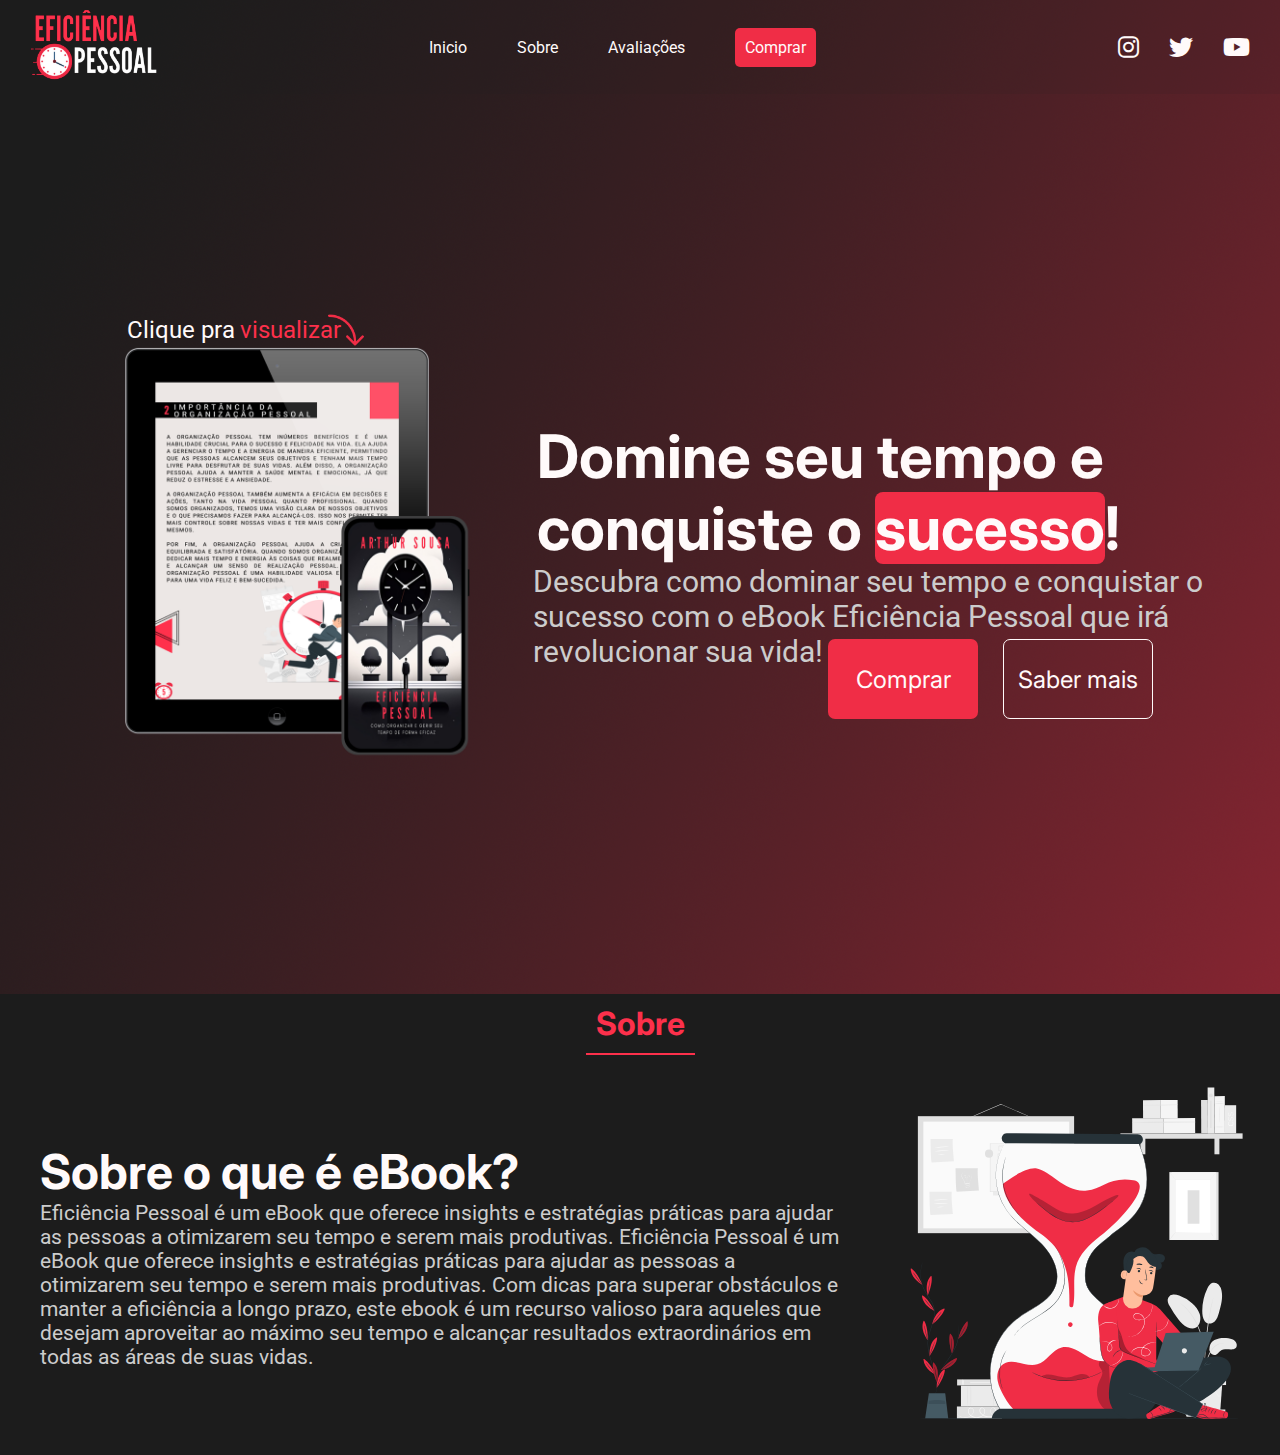
==== home/index.html @ f4f7de0a "first commit" ====
<!DOCTYPE html>
<html lang="pt-br">
<head>
    <meta charset="UTF-8">
    <meta name="viewport" content="width=device-width, initial-scale=1.0">
    <link rel="shortcut icon" href="../imgs/favicon.png" type="image/x-icon">
    <!--Fontawesome-->
    <link rel="stylesheet" href="../library/fontawesome/css/all.min.css">
    <!--Main Style CSS-->
    <link rel="stylesheet" href="./style.css">
    <!--Style Navbar-->
    <link rel="stylesheet" href="../style/navbar.css">
    <!--Preview eBook-->
    <link rel="stylesheet" href="../style/preview.css">
    <title>Inicio - Eficiência Pessoal</title>
</head>
<body>
    <!--Start Navbar-->
    <nav class="navbar">
        <div class="logo">
            <img src="../imgs/logo.png" alt="Logo Eficiência Pessoal">
        </div>
        <div class="options-navbar">
            <ul class="btn-navbar">
                <li><a href="#">Inicio</a></li>
                <li><a href="#">Sobre</a></li>
                <li><a href="#">Avaliações</a></li>
                <li><a href="#" class="btn-buy">Comprar</a></li>
            </ul>
        </div>
        <div class="icons">
            <a href="https://www.instagram.com/arthurdev._/" target="_blank"><i class="fa-brands fa-instagram fa-xl"></i></a>
            <i class="fa-brands fa-twitter fa-xl"></i>
            <i class="fa-brands fa-youtube fa-xl"></i>
        </div>
    </nav>
    <!--End Navbar-->

    <!--Start preview contet-->
    <!--The preview contet has display none, and will only appear when clicking on the ebook image.-->
    <div class="hide">
        <div class="preview-contet">
            <div class="preview-ebook-contet">
                <nav class="preview-navbar">
                    <div class="btn-close" onclick="closePreview()">
                        <i class="fa-solid fa-xmark fa-2xl"></i>
                    </div>
                    <h2><span>eBook:</span> Eficiência Pessoal</h2>
                </nav>
                <div class="group-images-preview">
                    <img src="../imgs/imgs preview eBook/1.png" alt="">
                    <img src="../imgs/imgs preview eBook/3.png" alt="">
                    <img src="../imgs/imgs preview eBook/4.png" alt="">
                    <img src="../imgs/imgs preview eBook/5.png" alt="">
                    <img src="../imgs/imgs preview eBook/6.png" alt="">
                    <img src="../imgs/imgs preview eBook/7.png" alt="">
                    <img src="../imgs/imgs preview eBook/8.png" alt="">
                    <img src="../imgs/imgs preview eBook/9.png" alt="">
                    <img src="../imgs/imgs preview eBook/10.png" alt="">
                </div>
            </div>
            <div class="background-blur"></div>
        </div>
    </div>
    <!--End preview contet-->


    <section class="main-contet">
        <div class="group-images">
            <div class="preview-ebook">
                <p>
                    Clique pra <span>visualizar</span>
                </p>
                <img src="../imgs/seta.png" alt="" class="img-seta">
            </div>
            <img src="../imgs/Tablet e celular eBook.png" alt="" class="img-ebook" onclick="toView()">
        </div>
        <div class="call-to-action">
            <h1>Domine seu tempo e <br>conquiste o <span>sucesso</span>!</h1>
            <p>
                Descubra como dominar seu tempo e conquistar o <br> sucesso com o eBook Eficiência Pessoal que irá <br> revolucionar sua vida!
            </p>
            <button class="buy-button"><a href="https://pay.kiwify.com.br/vxkFdGu?orbt_src=orbt-vst-0m3cvg9QkTp7GP7hwUYR" target="_blank">Comprar</a></button>
            <button class="btn-know-more">Saber mais</button>
        </div>
    </section>
    <div class="contet-about">
        <h1 class="title-about">Sobre</h1>
        <div class="about-product">
            <div class="text-about">
                <h1>Sobre o que é eBook?</h1>
                <p>Eficiência Pessoal é um eBook que oferece insights e estratégias práticas para ajudar as pessoas a otimizarem seu tempo e serem mais produtivas. Eficiência Pessoal é um eBook que oferece insights e estratégias práticas para ajudar as pessoas a otimizarem seu tempo e serem mais produtivas.  Com dicas para superar obstáculos e manter a eficiência a longo prazo, este ebook é um recurso valioso para aqueles que desejam aproveitar ao máximo seu tempo e alcançar resultados extraordinários em todas as áreas de suas vidas.</p>
            </div>
            <img src="../SVGs/time.svg" alt="">
        </div>
    </div>

    <!--Scripts-->
    <!--Preview eBook-->
    <script src="../Js/preview-ebook.js"></script>
    <script src="./script.js"></script>
</body>
</html>
---- home/style.css ----
@import url('https://fonts.googleapis.com/css2?family=Roboto&display=swap');
@import url('https://fonts.googleapis.com/css2?family=Inter:wght@500&display=swap');
@import url('https://fonts.googleapis.com/css2?family=Roboto:ital,wght@1,100&display=swap');

:root{
    --text-main-color:  #FFFAFA;
    --color-secudary:  #f02d46;
    --color-bg-secundary: #1C1C1C;
}

*{
    padding: 0;
    margin: 0;
    box-sizing: border-box;
}

body{
    background-image: url(../imgs/degrade\ background.png);
    font-family: 'Roboto', sans-serif;
    overflow: hidden;
}

a{
    text-decoration: none;

}

.main-contet{
    display: flex;
    justify-content: center;
    align-items: center;
    height: 100vh;
}

.group-images .img-ebook{
    height: 450px;
    cursor: pointer;
}

.preview-ebook{
    position: absolute;
    display: flex;
    margin: -1px 0px 0px 50px;
}

.preview-ebook p{
    display: flex;
    justify-content: center;
    align-items: center;
    font-size: 24px;
    gap: 5px;
    color: #FFFAFA;
    cursor: default;
}

.preview-ebook span{
    color: #fc304b;
}

.preview-ebook .img-seta{
    position: absolute;
    margin: -5px 0px 0px 200px;
    height: 2.4rem;
}

.call-to-action{
    display: flex;
    justify-content: center;
    align-items: center;
    flex-direction: column;
}

.call-to-action h1{
    font-size: 60px;
    color: var(--text-main-color);
    margin-right: 50px;
    font-family: 'Inter', sans-serif;
}

.call-to-action span{
    background-color: var(--color-secudary);
    border-radius: 8px;
}

.call-to-action p{
    margin-left: 30px;
    font-size: 30px;
    color: #cccccc;
    font-family: 'Roboto', sans-serif;
}

.buy-button{
    position: absolute;
    height: 80px;
    width: 150px;
    margin: 270px 0px 0px 100px;
    font-size: 24px;
    border: none;
    border-radius: 7px;
    background-color: #f02d46;
    color: #FFFAFA;
    cursor: pointer;
    font-family: 'Inter', sans-serif;
    transition: 0.5s;
}

.buy-button:hover{
    background-color: #FFFAFA;
}

.buy-button a{
    color: #FFFAFA;
    padding: 26px;
    text-decoration: none;
    transition: 0.5s;
}

.buy-button a:hover{
    color: #f02d46;
}

.btn-know-more{
    position: absolute;
    height: 80px;
    width: 150px;
    margin: 270px 0px 0px 450px;
    font-size: 24px;
    background-color: transparent;
    color: #FFFAFA;
    border: 1px solid #FFFAFA;
    border-radius: 7px;
    font-family: 'Inter', sans-serif;
    cursor: pointer;
    transition: 0.5s;
}

.btn-know-more:hover{
    color: #fc304b;
    border: 1px solid #fc304b;
}

.contet-about{
    display: flex;
    justify-content: center;
    align-items: center;
    flex-direction: column;
    background-color: #1C1C1C;
}

.title-about{
    display: flex;
    text-align: center;
    justify-content: center;
    align-items: center;
    color: #fc304b;
    border-bottom: 2px solid #fc304b;
    padding: 10px;
    font-family: 'Inter', sans-serif;
}

.about-product img{
    height: 25rem;
}

.about-product{
    display: flex;
    justify-content: center;
    align-items: center;
}

.text-about{
    color: #FFFAFA;
    margin: 40px;
}

.text-about h1{
    font-family: 'Inter', sans-serif;
    font-size: 3rem;
}

.text-about p{
    color: #cccccc;
    font-size: 1.3rem;
}
---- style/navbar.css ----
@import url('https://fonts.googleapis.com/css2?family=Roboto&display=swap');

:root{
    --text-main-color:  #FFFAFA;
    --color-secudary:  #f02d46;
    --color-bg-secundary: #1C1C1C;
}

*{
    padding: 0;
    margin: 0;
    box-sizing: border-box;
}

body{
    font-family: 'Roboto', sans-serif;
}

.navbar{
    background-color:  #1c1c1c18;
    display: flex;
    justify-content: space-between;
    align-items: center;
}

.logo img{
    height: 70px;
    margin: 10px 0px 10px 30px;
}

.btn-navbar{
    display: flex;
    justify-content: center;
    align-items: center;
    list-style: none;
    gap: 50px;
    margin: 25px;
}

.btn-navbar a{
    text-decoration: none;
    color: var(--text-main-color);
    font-size: 16px;
    transition: 0.5s;
}

.btn-navbar a:hover{
    color: var(--color-secudary);
}

.btn-buy{
    background-color: var(--color-secudary);
    padding: 10px;
    border-radius: 5px;
    transition: 0.5s;
}

.btn-buy:hover{
    background-color: var(--text-main-color);
    color: var(--color-secudary);
}

.icons{
    display: flex;
    justify-content: center;
    align-items: center;
    gap: 30px;
    margin: 30px;
    color: var(--text-main-color);
    transition: 0.5s;
}

.icons a{
    color: #FFFAFA;
}

.fa-instagram{
    transition: 0.5s;
    cursor: pointer;
}

.fa-instagram:hover{
    color: var(--color-secudary);
}

.fa-twitter{
    transition: 0.5s;
    cursor: pointer;
}

.fa-twitter:hover{
    color: var(--color-secudary);
}

.fa-youtube{
    transition: 0.5s;
    cursor: pointer;
}

.fa-youtube:hover{
    color: var(--color-secudary);
}
---- style/preview.css ----
@import url('https://fonts.googleapis.com/css2?family=Roboto:ital,wght@1,100&display=swap');

*{
    margin: 0;
    padding: 0;
    box-sizing: border-box;
}

.hide{
    display: none;
}

.preview-contet{
    position: absolute;
    margin-left: 450px;
}

.background-blur{
    position: absolute;
    margin-left: -30rem;
    background-color: #1c1c1c69;
    height: 100px;
    width: 100rem;
    height: 100rem;
    z-index: 1;
}

.preview-ebook-contet{
    position: absolute;
    background-color: #363636;
    height: 690px;
    width: 500px;
    border-radius: 10px;
    overflow: auto;
    margin: 8px;
    opacity: 1;
    z-index: 2;
    transition: 0.5s;
}

.preview-ebook-contet::-webkit-scrollbar{
    background-color: #4F4F4F;
    border-radius: 0px 10px 10px 0px;
    width: 5px;
}

.preview-ebook-contet::-webkit-scrollbar-thumb{
    background-color: #f02d46;
    border-radius: 10px;
}

.preview-navbar{
    background-color: #363636;
    height: 50px;
    width: 480px;
    position: fixed;
    border-radius: 10px;
}

.btn-close{
    position: absolute;
    margin: 10px;
    color: #dadada;
    transition: 0.5s;
    cursor: pointer;
}

.btn-close:hover{
    color: #f02d46;
    transform: scale(1.2);
}

.preview-navbar h2{
    display: flex;
    justify-content: center;
    align-items: center;
    margin: 8px;
    color: #f02d46;
    gap: 8px;
    font-family: 'Roboto', sans-serif;
}

.preview-navbar span{
    color: #dadada;
}

.group-images-preview{
    display: flex;
    justify-content: center;
    align-items: center;
    flex-direction: column;
    margin-top: 50px;
    margin-bottom: 50px;
}

.group-images-preview img{
    display: flex;
    justify-content: center;
    align-items: center;
    flex-direction: column;
    height: 39rem;
    width: 25rem;
    margin: 3px 0px;
}
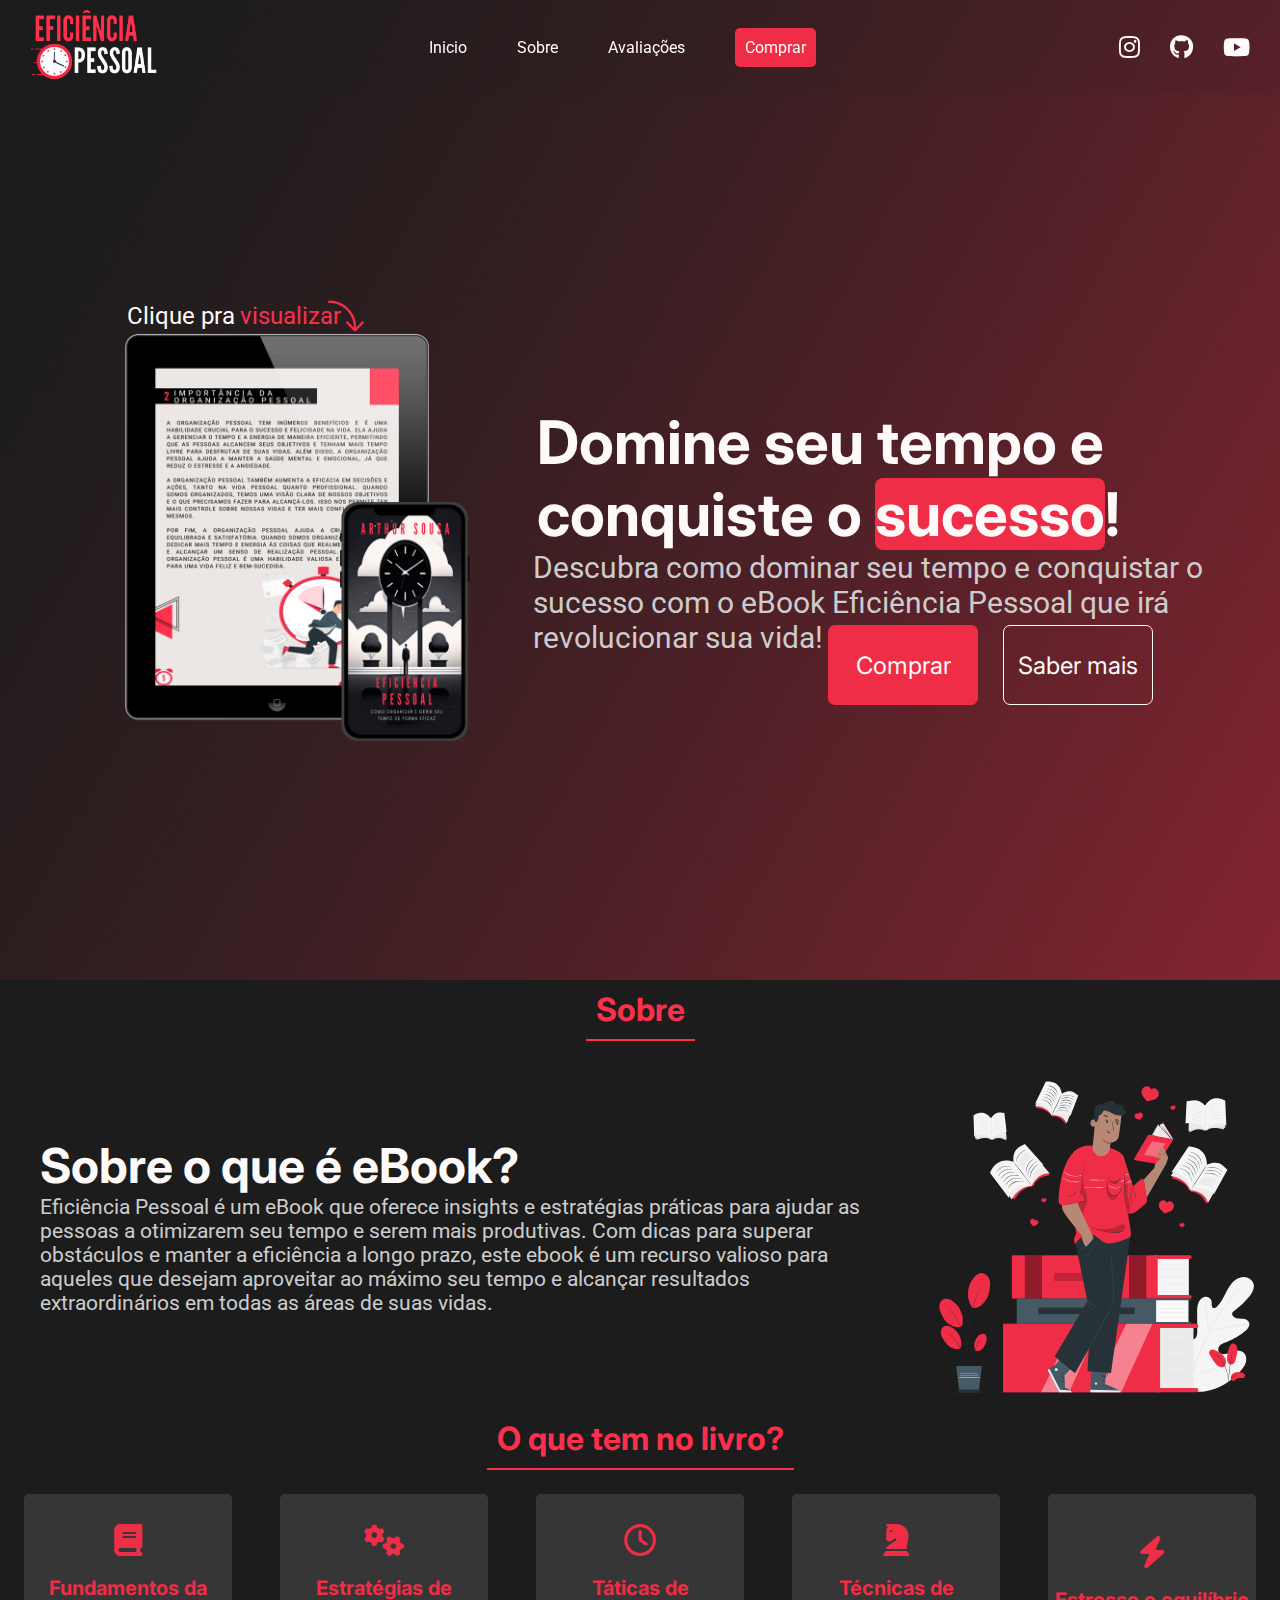
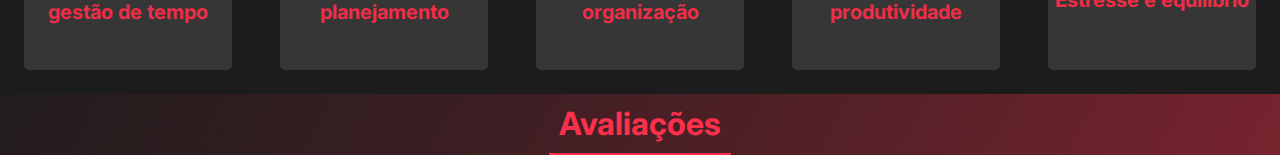
==== commit 89348a88: "website infoproduct" ====
--- a/home/index.html
+++ b/home/index.html
@@ -23,15 +23,21 @@
         <div class="options-navbar">
             <ul class="btn-navbar">
                 <li><a href="#">Inicio</a></li>
-                <li><a href="#">Sobre</a></li>
-                <li><a href="#">Avaliações</a></li>
+                <li><a href="#about">Sobre</a></li>
+                <li><a href="#assessment">Avaliações</a></li>
                 <li><a href="#" class="btn-buy">Comprar</a></li>
             </ul>
         </div>
         <div class="icons">
-            <a href="https://www.instagram.com/arthurdev._/" target="_blank"><i class="fa-brands fa-instagram fa-xl"></i></a>
-            <i class="fa-brands fa-twitter fa-xl"></i>
-            <i class="fa-brands fa-youtube fa-xl"></i>
+            <a href="https://www.instagram.com/arthurdev._/">
+                <i class="fa-brands fa-instagram fa-xl"></i>
+            </a>
+            <a href="https://github.com/SousaaArthur/website-infoproduct">
+                <i class="fa-brands fa-github fa-xl"></i>
+            </a>
+            <a href="">
+                <i class="fa-brands fa-youtube fa-xl"></i>
+            </a>
         </div>
     </nav>
     <!--End Navbar-->
@@ -64,7 +70,7 @@
     </div>
     <!--End preview contet-->
 
-
+    <!--Start home screen-->
     <section class="main-contet">
         <div class="group-images">
             <div class="preview-ebook">
@@ -84,20 +90,72 @@
             <button class="btn-know-more">Saber mais</button>
         </div>
     </section>
-    <div class="contet-about">
-        <h1 class="title-about">Sobre</h1>
+    <!--End home screen-->
+
+    <!--Start about category-->
+    <div class="contet-about" id="about">
+        <h1 class="title-category">Sobre</h1>
         <div class="about-product">
             <div class="text-about">
                 <h1>Sobre o que é eBook?</h1>
-                <p>Eficiência Pessoal é um eBook que oferece insights e estratégias práticas para ajudar as pessoas a otimizarem seu tempo e serem mais produtivas. Eficiência Pessoal é um eBook que oferece insights e estratégias práticas para ajudar as pessoas a otimizarem seu tempo e serem mais produtivas.  Com dicas para superar obstáculos e manter a eficiência a longo prazo, este ebook é um recurso valioso para aqueles que desejam aproveitar ao máximo seu tempo e alcançar resultados extraordinários em todas as áreas de suas vidas.</p>
+                <p>
+                    Eficiência Pessoal é um eBook que oferece insights e estratégias práticas para ajudar as pessoas a otimizarem seu tempo e serem mais produtivas. Com dicas para superar obstáculos e manter a eficiência a longo prazo, este ebook é um recurso valioso para aqueles que desejam aproveitar ao máximo seu tempo e alcançar resultados extraordinários em todas as áreas de suas vidas.
+                </p>
             </div>
-            <img src="../SVGs/time.svg" alt="">
+            <img src="../SVGs/Book lover-pana.svg" alt="">
+        </div>
+    </div>
+    <div class="description-product">
+        <h1 class="title-category">O que tem no livro?</h1>
+        <div class="card-group">
+            <div class="card-description card-1">
+                <i class="fa-solid fa-book fa-2xl"></i>
+                <h2>Fundamentos da gestão de tempo</h2>
+                <p>
+                    Compreenda a importância de gerenciar seu tempo de forma eficaz e os benefícios que isso trará para sua vida pessoal e profissional.
+                </p>
+            </div>
+            <div class="card-description card-12">
+                <i class="fa-solid fa-gears fa-2xl"></i>
+                <h2>Estratégias de planejamento</h2>
+                <p>
+                    Aprenda a estabelecer metas claras, criar planos detalhados e aplicar técnicas de planejamento para otimizar seu tempo ao máximo.
+                </p>
+            </div>
+            <div class="card-description card-3">
+                <i class="fa-regular fa-clock fa-2xl"></i>
+                <h2>Táticas de organização</h2>
+                <p>
+                    Aprenda táticas de organização para estruturar sua agenda, estabelecer prioridades e aproveitar ferramentas tecnológicas para simplificar sua rotina diária.
+                </p>
+            </div>
+            <div class="card-description card-4">
+                <i class="fa-solid fa-chess-knight fa-2xl"></i>
+                <h2>Técnicas de produtividade</h2>
+                <p>
+                    Explore métodos comprovados, como o Pomodoro, Eisenhower e GTD, que irão impulsionar sua produtividade.
+                </p>
+            </div>
+            <div class="card-description card-5">
+                <i class="fa-solid fa-bolt fa-2xl"></i>
+                <h2>Estresse e equilíbrio</h2>
+                <p>
+                    aprenda a lidar com o estresse, evitar a sobrecarga e encontrar um equilíbrio saudável entre trabalho, família e lazer.
+                </p>
+            </div>
+        </div>
+    </div>
+    <!--End about category-->
+
+    <!--Start evaluation category-->
+    <div class="evaluation-category" id="assessment">
+        <h1 class="title-category">Avaliações</h1>
+        <div>
         </div>
     </div>
 
     <!--Scripts-->
     <!--Preview eBook-->
-    <script src="../Js/preview-ebook.js"></script>
     <script src="./script.js"></script>
 </body>
 </html>--- a/home/style.css
+++ b/home/style.css
@@ -1,35 +1,51 @@
+/*Sources used*/
 @import url('https://fonts.googleapis.com/css2?family=Roboto&display=swap');
 @import url('https://fonts.googleapis.com/css2?family=Inter:wght@500&display=swap');
 @import url('https://fonts.googleapis.com/css2?family=Roboto:ital,wght@1,100&display=swap');
 
+/*Main colors used*/
 :root{
     --text-main-color:  #FFFAFA;
     --color-secudary:  #f02d46;
     --color-bg-secundary: #1C1C1C;
 }
 
+/*Text selection color*/
+::selection{
+    background-color: #f02d46;
+    color: #FFFAFA;
+}
+
 *{
     padding: 0;
     margin: 0;
     box-sizing: border-box;
 }
 
+/*smoothed scroll*/
+html{
+    scroll-behavior: smooth;
+    scroll-padding-top: 90px;
+}
+
 body{
     background-image: url(../imgs/degrade\ background.png);
     font-family: 'Roboto', sans-serif;
-    overflow: hidden;
+    overflow: visible;
+    overflow-x: hidden;
 }
 
 a{
     text-decoration: none;
-
-}
-
+}
+
+/*Start Style Home screen*/
 .main-contet{
     display: flex;
     justify-content: center;
     align-items: center;
     height: 100vh;
+    margin-top: 5rem;
 }
 
 .group-images .img-ebook{
@@ -138,7 +154,9 @@
     color: #fc304b;
     border: 1px solid #fc304b;
 }
-
+/*End Style Home screen*/
+
+/*Start Style category about*/
 .contet-about{
     display: flex;
     justify-content: center;
@@ -147,7 +165,7 @@
     background-color: #1C1C1C;
 }
 
-.title-about{
+.title-category{
     display: flex;
     text-align: center;
     justify-content: center;
@@ -159,7 +177,7 @@
 }
 
 .about-product img{
-    height: 25rem;
+    height: 23rem;
 }
 
 .about-product{
@@ -181,4 +199,97 @@
 .text-about p{
     color: #cccccc;
     font-size: 1.3rem;
+}
+
+/*Start Description product*/
+.description-product{
+    display: flex;
+    justify-content: center;
+    align-items: center;
+    flex-direction: column;
+    background-color: #1C1C1C;
+}
+
+.card-group{
+    display: flex;
+}
+
+.card-description{
+    background-color: #363636;
+    width: 13rem;
+    height: 11rem;
+    margin: 1.5rem;
+    border-radius: 5px;
+    display: flex;
+    justify-content: center;
+    align-items: center;
+    flex-direction: column;
+    gap: 20px;
+    overflow: hidden;
+    transition: 0.5s cubic-bezier(0.68, -0.55, 0.265, 1.55);
+}
+
+.card-description:hover{
+    transform: scale(1.07);
+    height: 18rem;
+}
+
+
+.card-contet{
+    display: flex;
+    justify-content: center;
+    align-items: center;
+    flex-direction: column;
+    margin-left: 10px;
+    gap: 15px;
+}
+
+.card-description h2{
+    font-family: 'Inter', sans-serif;
+    text-align: center;
+    font-size: 20px;
+    color: #f02d46;
+    margin-top: 15px;
+    transition: 0.5s;
+}
+
+.card-description p{
+    color: #FFFAFA;
+    font-family: 'Roboto', sans-serif;
+    text-align: center;
+    margin-right: 5px;
+    display: none;
+    transition: 0.5s;
+}
+
+.card-description:hover p{
+    display: block;
+}
+
+.fa-book{
+    color: #f02d46;
+}
+
+.fa-gears{
+    color: #f02d46;
+}
+
+.fa-clock{
+    color: #f02d46;
+}
+
+.fa-chess-knight{
+    color: #f02d46;
+}
+
+.fa-bolt{
+    color: #f02d46;
+}
+/*End Style category about*/
+
+/*Start style category evaluation*/
+.evaluation-category{
+    display: flex;
+    justify-content: center;
+    align-items: center;
 }--- a/style/navbar.css
+++ b/style/navbar.css
@@ -21,7 +21,18 @@
     display: flex;
     justify-content: space-between;
     align-items: center;
+    position: fixed;
+    top: 0;
+    left: 0;
+    width: 100%;
+    z-index: 2;
 }
+
+.navbar.scrolled{
+    background-color: #1c1c1c;
+    transition: 0.5s ease-in-out;
+}
+
 
 .logo img{
     height: 70px;
@@ -83,12 +94,12 @@
     color: var(--color-secudary);
 }
 
-.fa-twitter{
+.fa-github{
     transition: 0.5s;
     cursor: pointer;
 }
 
-.fa-twitter:hover{
+.fa-github:hover{
     color: var(--color-secudary);
 }
 
--- a/style/preview.css
+++ b/style/preview.css
@@ -11,15 +11,17 @@
 }
 
 .preview-contet{
-    position: absolute;
+    position: fixed;
     margin-left: 450px;
+    z-index: 2;
 }
 
 .background-blur{
     position: absolute;
     margin-left: -30rem;
+    margin-top: -130px;
     background-color: #1c1c1c69;
-    height: 100px;
+    height: 100%;
     width: 100rem;
     height: 100rem;
     z-index: 1;
@@ -101,4 +103,4 @@
     height: 39rem;
     width: 25rem;
     margin: 3px 0px;
-}+}
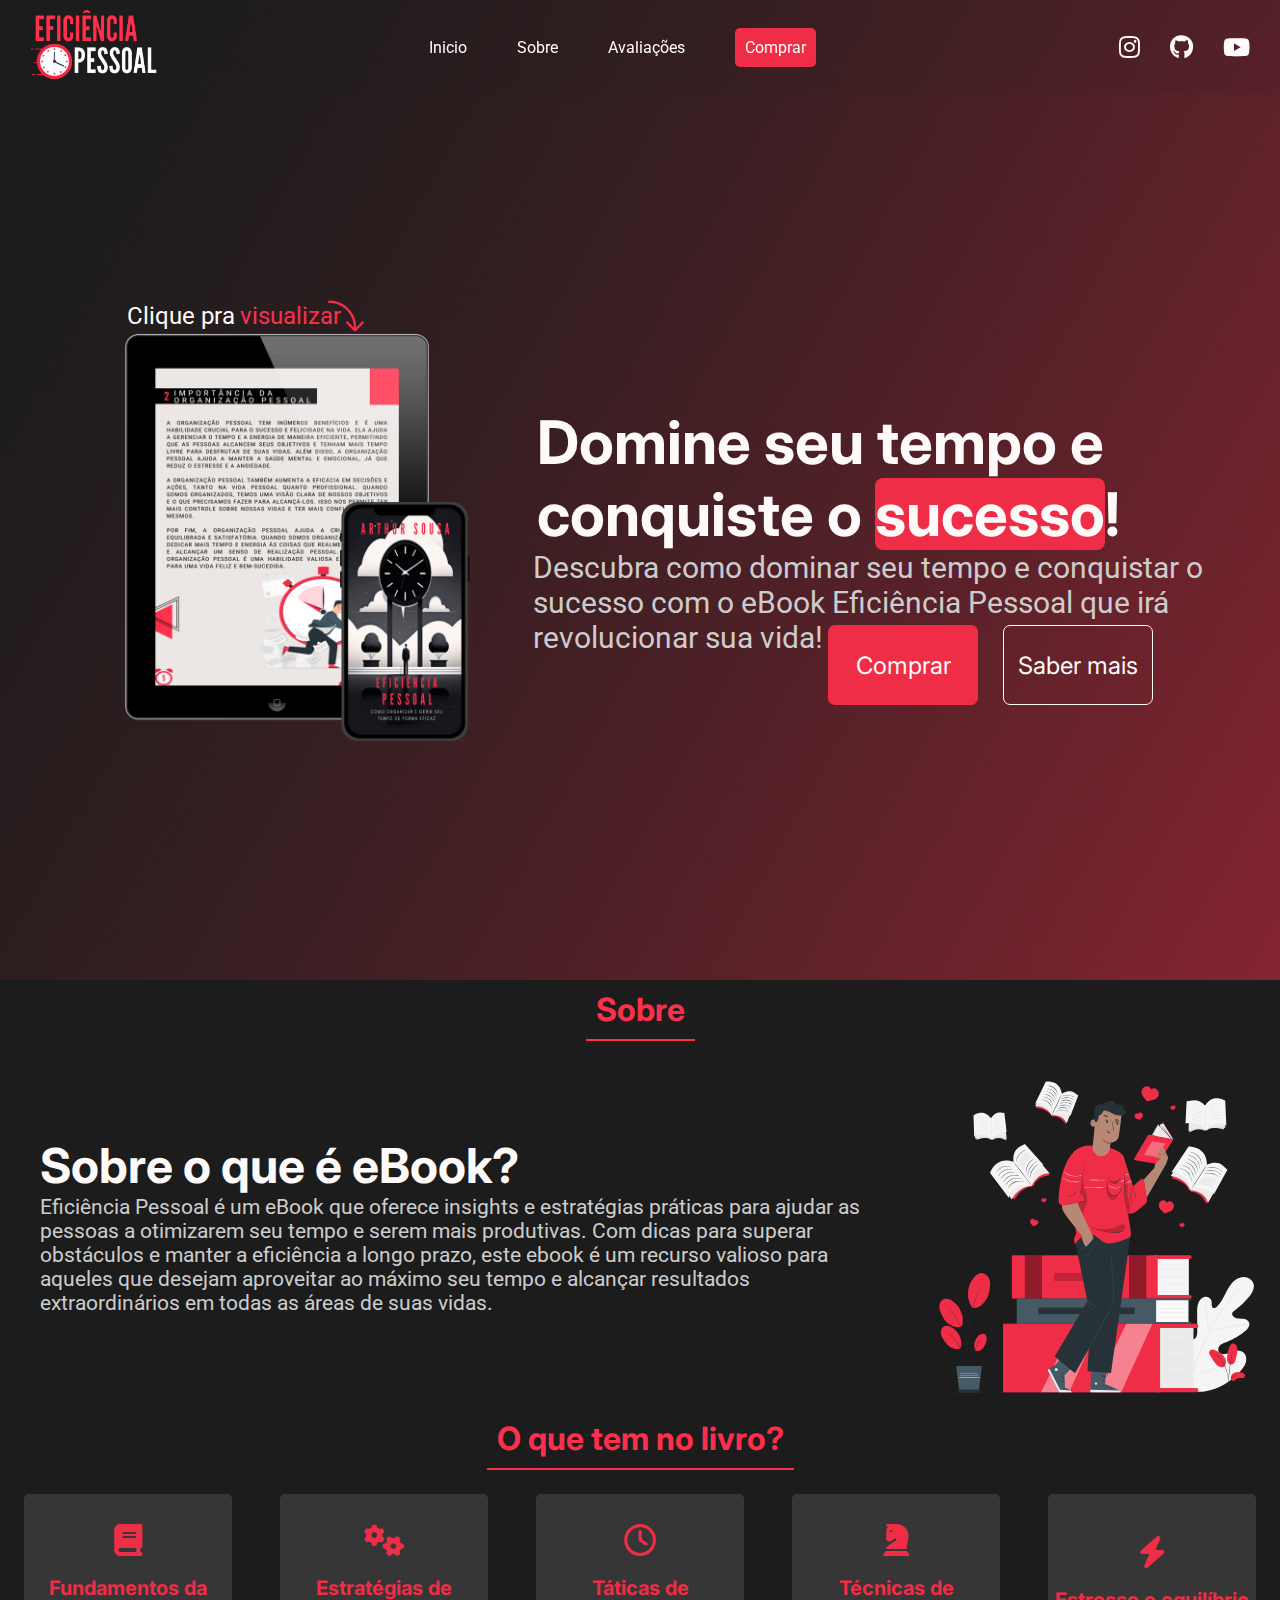
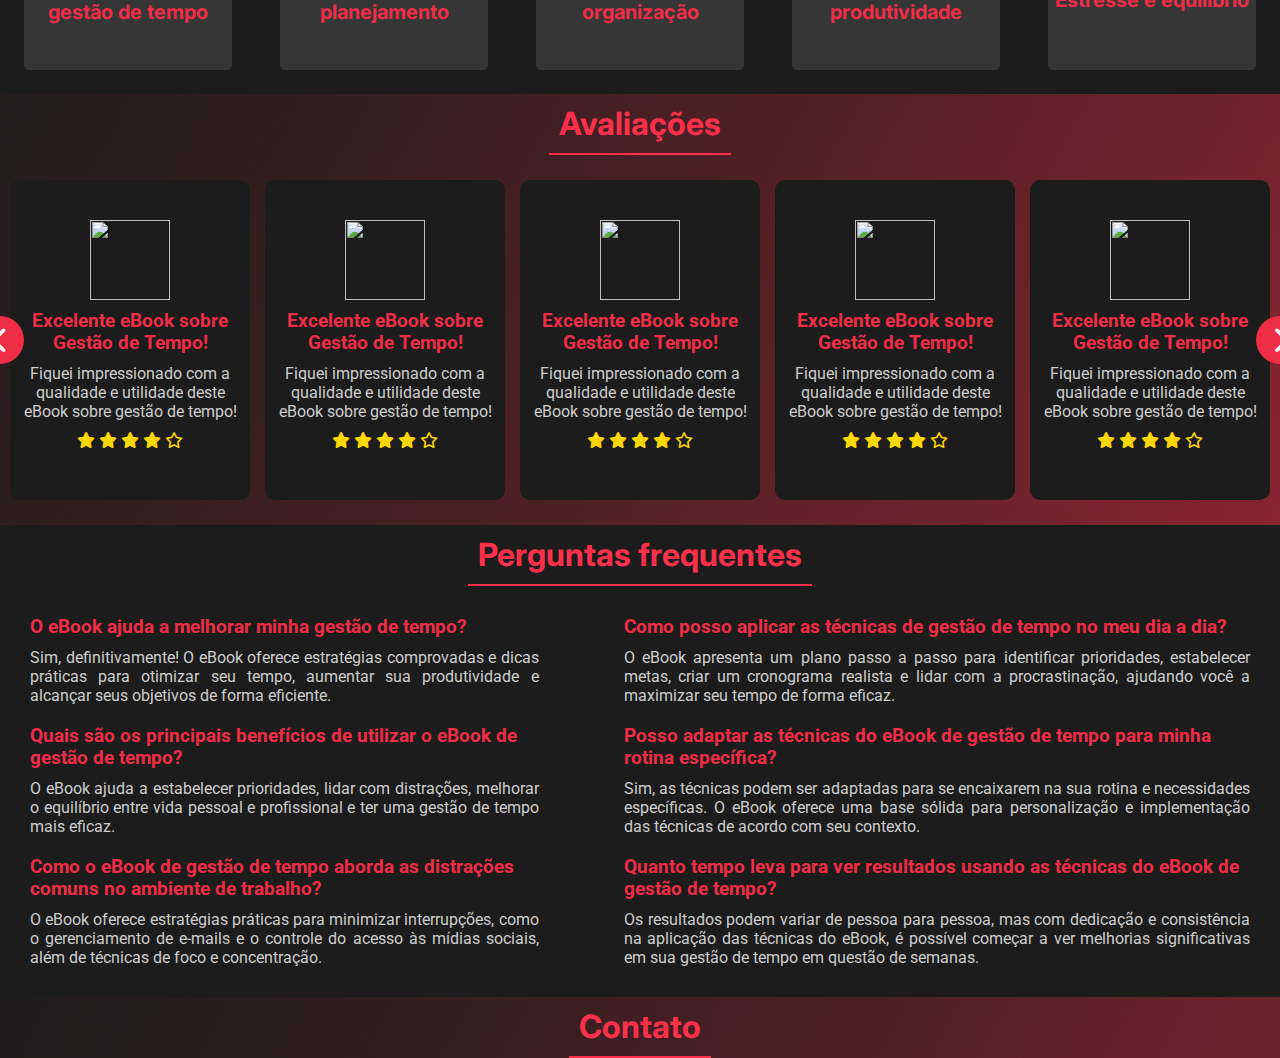
==== commit 40b54809: "Ataulização 1.2" ====
--- a/home/index.html
+++ b/home/index.html
@@ -150,8 +150,149 @@
     <!--Start evaluation category-->
     <div class="evaluation-category" id="assessment">
         <h1 class="title-category">Avaliações</h1>
-        <div>
-        </div>
+        <div class="panel-assessment">
+            <button class="btn-slider btn-left">
+                <i class="fa-solid fa-chevron-left fa-2xl"></i>
+            </button>
+            <div class="card-group-assessment">
+                <div class="card-assessment card-1">
+                    <img src="../imgs/img profile/peaple-1.png" alt="">
+                    <h3>Excelente eBook sobre Gestão de Tempo!</h3>
+                    <p>Fiquei impressionado com a qualidade e utilidade deste eBook sobre gestão de tempo! </p>
+                    <div class="stars-assessment">
+                        <i class="fa-solid fa-star"></i>
+                        <i class="fa-solid fa-star"></i>
+                        <i class="fa-solid fa-star"></i>
+                        <i class="fa-solid fa-star"></i>
+                        <i class="fa-regular fa-star"></i>
+                    </div>
+                </div>
+                <div class="card-assessment card-2">
+                    <img src="../imgs/img profile/peaple-1.png" alt="">
+                    <h3>Excelente eBook sobre Gestão de Tempo!</h3>
+                    <p>Fiquei impressionado com a qualidade e utilidade deste eBook sobre gestão de tempo! </p>
+                    <div class="stars-assessment">
+                        <i class="fa-solid fa-star"></i>
+                        <i class="fa-solid fa-star"></i>
+                        <i class="fa-solid fa-star"></i>
+                        <i class="fa-solid fa-star"></i>
+                        <i class="fa-regular fa-star"></i>
+                    </div>
+                </div>
+                <div class="card-assessment card-3">
+                    <img src="../imgs/img profile/peaple-1.png" alt="">
+                    <h3>Excelente eBook sobre Gestão de Tempo!</h3>
+                    <p>Fiquei impressionado com a qualidade e utilidade deste eBook sobre gestão de tempo! </p>
+                    <div class="stars-assessment">
+                        <i class="fa-solid fa-star"></i>
+                        <i class="fa-solid fa-star"></i>
+                        <i class="fa-solid fa-star"></i>
+                        <i class="fa-solid fa-star"></i>
+                        <i class="fa-regular fa-star"></i>
+                    </div>
+                </div>
+                <div class="card-assessment card-4">
+                    <img src="../imgs/img profile/peaple-1.png" alt="">
+                    <h3>Excelente eBook sobre Gestão de Tempo!</h3>
+                    <p>Fiquei impressionado com a qualidade e utilidade deste eBook sobre gestão de tempo! </p>
+                    <div class="stars-assessment">
+                        <i class="fa-solid fa-star"></i>
+                        <i class="fa-solid fa-star"></i>
+                        <i class="fa-solid fa-star"></i>
+                        <i class="fa-solid fa-star"></i>
+                        <i class="fa-regular fa-star"></i>
+                    </div>
+                </div>
+                <div class="card-assessment card-5">
+                    <img src="../imgs/img profile/peaple-1.png" alt="">
+                    <h3>Excelente eBook sobre Gestão de Tempo!</h3>
+                    <p>Fiquei impressionado com a qualidade e utilidade deste eBook sobre gestão de tempo! </p>
+                    <div class="stars-assessment">
+                        <i class="fa-solid fa-star"></i>
+                        <i class="fa-solid fa-star"></i>
+                        <i class="fa-solid fa-star"></i>
+                        <i class="fa-solid fa-star"></i>
+                        <i class="fa-regular fa-star"></i>
+                    </div>
+                </div>
+                <div class="card-assessment card-6">
+                    <img src="../imgs/img profile/peaple-1.png" alt="">
+                    <h3>Excelente eBook sobre Gestão de Tempo!</h3>
+                    <p>Fiquei impressionado com a qualidade e utilidade deste eBook sobre gestão de tempo! </p>
+                    <div class="stars-assessment">
+                        <i class="fa-solid fa-star"></i>
+                        <i class="fa-solid fa-star"></i>
+                        <i class="fa-solid fa-star"></i>
+                        <i class="fa-solid fa-star"></i>
+                        <i class="fa-regular fa-star"></i>
+                    </div>
+                </div>
+                <div class="card-assessment card-7">
+                    <img src="../imgs/img profile/peaple-1.png" alt="">
+                    <h3>Excelente eBook sobre Gestão de Tempo!</h3>
+                    <p>Fiquei impressionado com a qualidade e utilidade deste eBook sobre gestão de tempo! </p>
+                    <div class="stars-assessment">
+                        <i class="fa-solid fa-star"></i>
+                        <i class="fa-solid fa-star"></i>
+                        <i class="fa-solid fa-star"></i>
+                        <i class="fa-solid fa-star"></i>
+                        <i class="fa-regular fa-star"></i>
+                    </div>
+                </div>
+            </div>
+            <button class="btn-slider btn-right">
+                <i class="fa-solid fa-chevron-right fa-2xl"></i>
+            </button>
+        </div>
+    </div>
+
+    <div class="common-questions-category">
+        <h1 class="title-category">Perguntas frequentes</h1>
+        <div class="container-question">
+            <div class="question-panel-left">
+                <div class="common-question">
+                    <h3>O eBook ajuda a melhorar minha gestão de tempo?</h3>
+                    <p>
+                        Sim, definitivamente! O eBook oferece estratégias comprovadas e dicas práticas para otimizar seu tempo, aumentar sua produtividade e alcançar seus objetivos de forma eficiente.
+                    </p>
+                </div>
+                <div class="common-question">
+                    <h3> Quais são os principais benefícios de utilizar o eBook de gestão de tempo?</h3>
+                    <p>
+                        O eBook ajuda a estabelecer prioridades, lidar com distrações, melhorar o equilíbrio entre vida pessoal e profissional e ter uma gestão de tempo mais eficaz.
+                    </p>
+                </div>
+                <div class="common-question">
+                    <h3>Como o eBook de gestão de tempo aborda as distrações comuns no ambiente de trabalho?</h2>
+                    <p>
+                        O eBook oferece estratégias práticas para minimizar interrupções, como o gerenciamento de e-mails e o controle do acesso às mídias sociais, além de técnicas de foco e concentração.
+                    </p>
+                </div>
+            </div>
+            <div class="question-panel-right">
+                <div class="common-question">
+                    <h3>Como posso aplicar as técnicas de gestão de tempo no meu dia a dia?</h2>
+                    <p>
+                        O eBook apresenta um plano passo a passo para identificar prioridades, estabelecer metas, criar um cronograma realista e lidar com a procrastinação, ajudando você a maximizar seu tempo de forma eficaz.
+                    </p>
+                </div>
+                <div class="common-question">
+                    <h3>Posso adaptar as técnicas do eBook de gestão de tempo para minha rotina específica?</h2>
+                    <p>
+                        Sim, as técnicas podem ser adaptadas para se encaixarem na sua rotina e necessidades específicas. O eBook oferece uma base sólida para personalização e implementação das técnicas de acordo com seu contexto.
+                    </p>
+                </div>
+                <div class="common-question">
+                    <h3>Quanto tempo leva para ver resultados usando as técnicas do eBook de gestão de tempo?</h2>
+                    <p>
+                        Os resultados podem variar de pessoa para pessoa, mas com dedicação e consistência na aplicação das técnicas do eBook, é possível começar a ver melhorias significativas em sua gestão de tempo em questão de semanas.
+                    </p>
+                </div>
+            </div>
+        </div>
+    </div>
+    <div class="category-contact">
+        <h1 class="title-category">Contato</h1>
     </div>
 
     <!--Scripts-->
--- a/home/style.css
+++ b/home/style.css
@@ -225,6 +225,7 @@
     align-items: center;
     flex-direction: column;
     gap: 20px;
+    padding: 5px;
     overflow: hidden;
     transition: 0.5s cubic-bezier(0.68, -0.55, 0.265, 1.55);
 }
@@ -292,4 +293,136 @@
     display: flex;
     justify-content: center;
     align-items: center;
-}+    flex-direction: column;
+}
+
+.panel-assessment{
+    display: flex;
+    align-items: center;
+    justify-content: center;
+    flex-direction: column;
+}
+
+.card-group-assessment{
+    display: flex;
+    margin: 25px;
+    gap: 15px;
+}
+
+.card-assessment{
+    display: flex;
+    justify-content: center;
+    align-items: center;
+    flex-direction: column;
+    background-color: #1C1C1C;
+    height: 20rem;
+    width: 15rem;
+    border-radius: 10px;
+}
+
+.btn-slider{
+    position: absolute;
+    background-color: #f02d46;
+    color: #FFFAFA;
+    border: none;
+    width: 3rem;
+    height: 3rem;
+    border-radius: 100%;
+    transition: 0.5s;
+    cursor: pointer;
+}
+
+.btn-slider:hover{
+    background-color: #FFFAFA;
+    color: #f02d46;
+}
+
+.btn-right{
+    margin-left: 80rem;
+}
+
+.btn-left{
+    margin-right: 80rem;
+}
+
+.card-assessment img{
+    height: 5rem;
+    width: 5rem;
+}
+
+.card-assessment h3{
+    display: flex;
+    text-align: center;
+    margin: 10px;
+    color: #f02d46;
+    font-family: 'Roboto', sans-serif;
+}
+
+.card-assessment p{
+    display: flex;
+    text-align: center;
+    color: #cccccc;
+    margin: 0px 10px 0px 10px;
+}
+
+.stars-assessment{
+    color: #FFD700;
+    margin: 10px;
+}
+
+
+
+/*Start Style Common question*/
+.common-questions-category{
+    display: flex;
+    justify-content: center;
+    align-items: center;
+    flex-direction: column;
+    background-color: #1C1C1C;
+}
+
+.container-question{
+    display: flex;
+    justify-content: center;
+    align-items: center;
+    gap: 25px;
+}
+
+.question-panel-left{
+    display: flex;
+    justify-content: center;
+    align-items: center;
+    flex-direction: column;
+    margin: 20px;
+}
+
+.question-panel-right{
+    display: flex;
+    justify-content: center;
+    align-items: center;
+    flex-direction: column;
+    margin: 20px;
+}
+
+.common-question h3{
+    color: #f02d46;
+    text-align: start;
+    margin: 10px;
+    font-family: 'Roboto', sans-serif;
+}
+
+.common-question p{
+    color: #cccccc;
+    font-size: 16px;
+    margin: 10px;
+    text-align: justify;
+}
+/*End Style Common question*/
+
+.category-contact{
+    display: flex;
+    justify-content: center;
+    align-items: center;
+    flex-direction: column;
+}
+
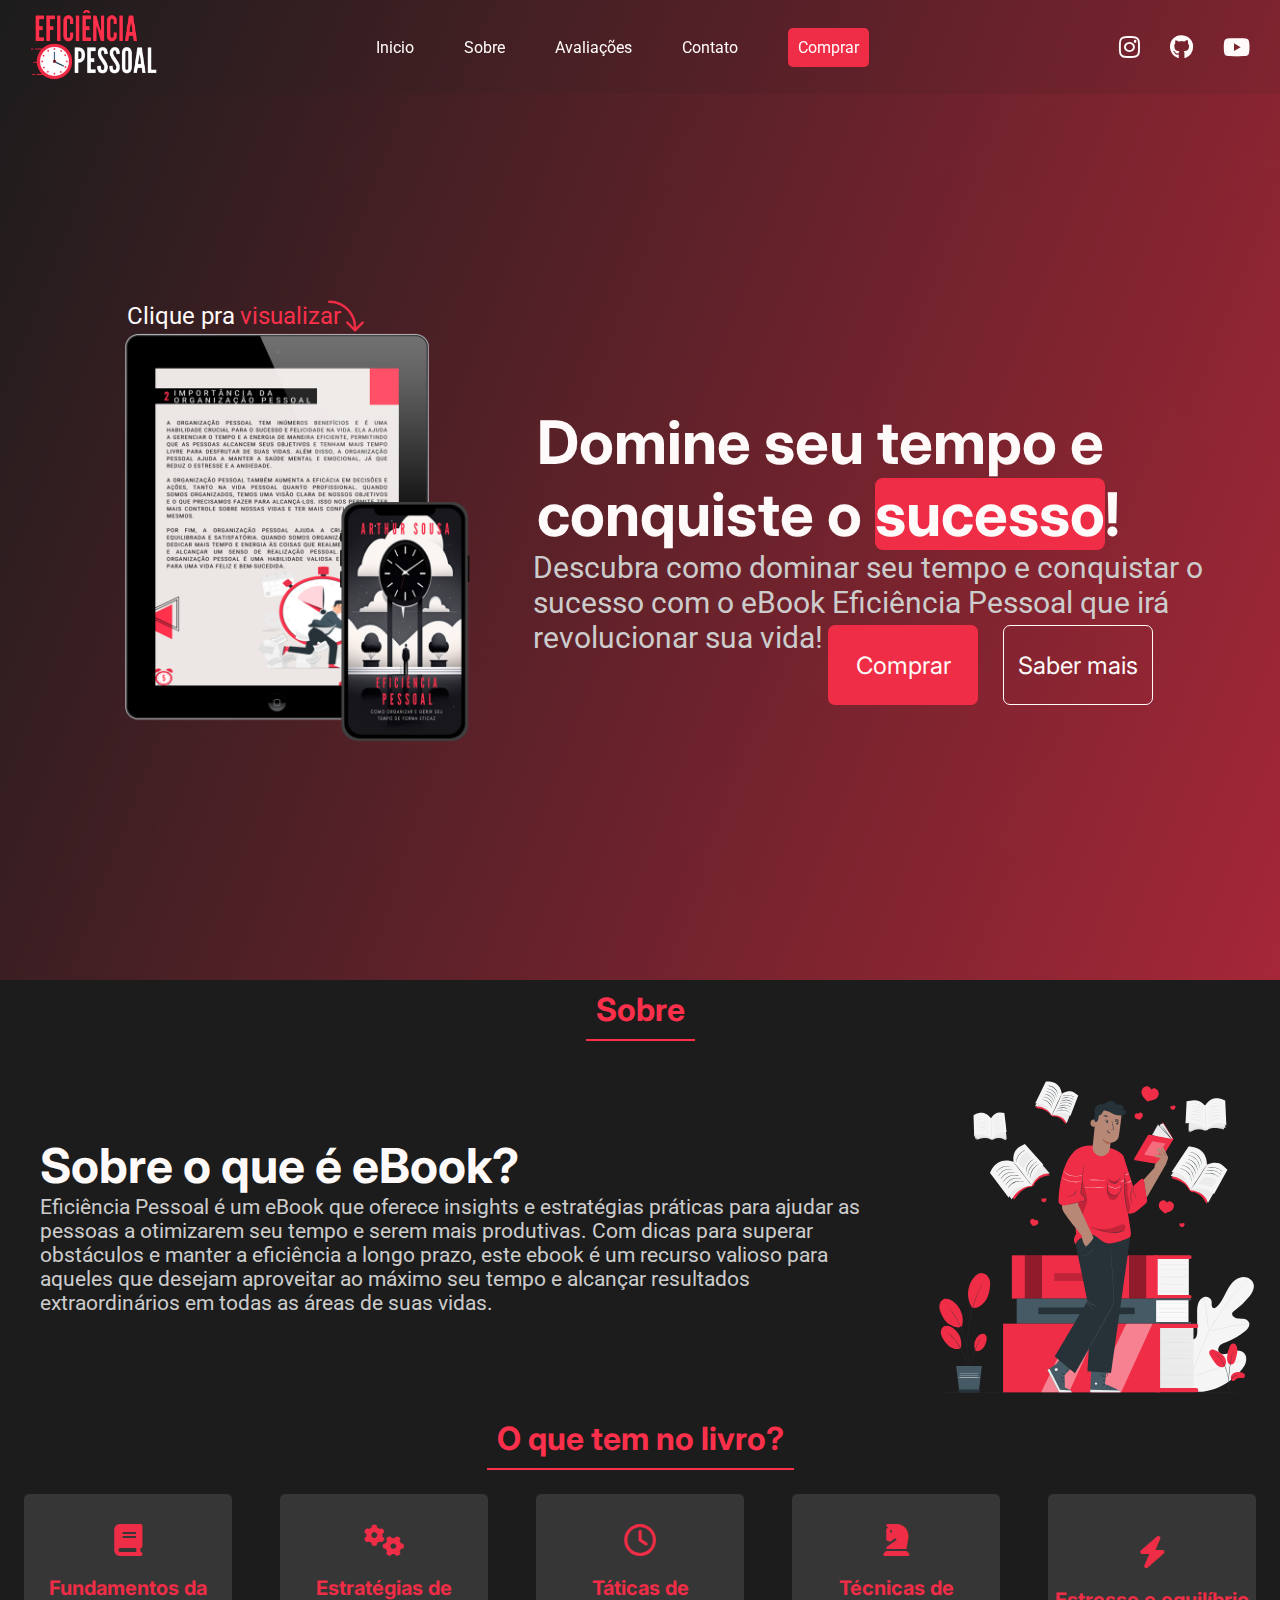
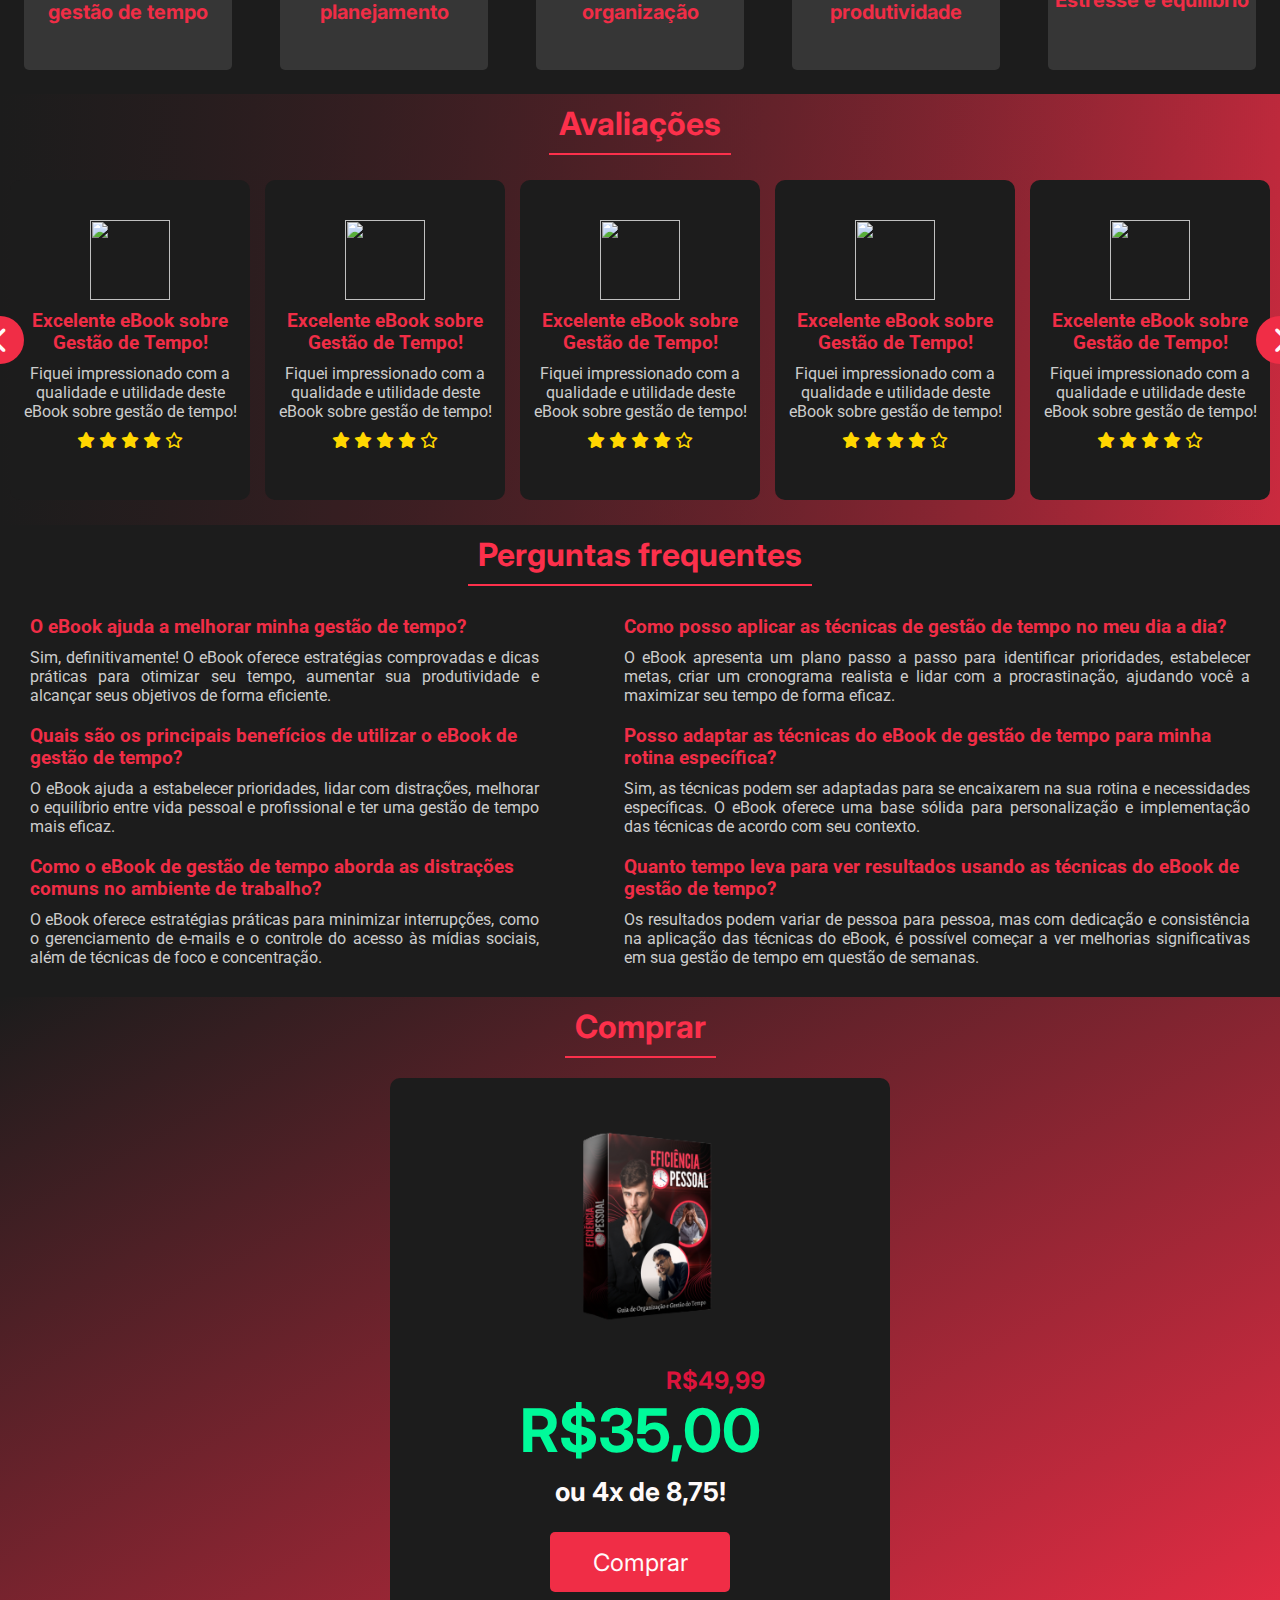
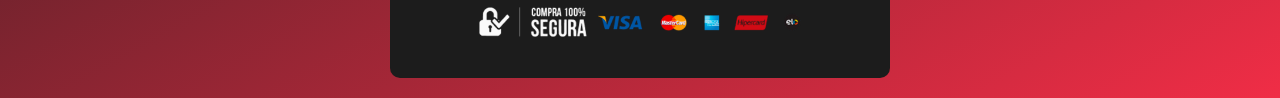
==== commit 99cdac18: "Atualização website-infoproduct 2.0" ====
--- a/home/index.html
+++ b/home/index.html
@@ -15,6 +15,7 @@
     <title>Inicio - Eficiência Pessoal</title>
 </head>
 <body>
+    <div class="loader" id="loader">
     <!--Start Navbar-->
     <nav class="navbar">
         <div class="logo">
@@ -25,6 +26,7 @@
                 <li><a href="#">Inicio</a></li>
                 <li><a href="#about">Sobre</a></li>
                 <li><a href="#assessment">Avaliações</a></li>
+                <li><a href="#Contato">Contato</a></li>
                 <li><a href="#" class="btn-buy">Comprar</a></li>
             </ul>
         </div>
@@ -71,7 +73,7 @@
     <!--End preview contet-->
 
     <!--Start home screen-->
-    <section class="main-contet">
+    <section class="main-contet loading">
         <div class="group-images">
             <div class="preview-ebook">
                 <p>
@@ -155,18 +157,6 @@
                 <i class="fa-solid fa-chevron-left fa-2xl"></i>
             </button>
             <div class="card-group-assessment">
-                <div class="card-assessment card-1">
-                    <img src="../imgs/img profile/peaple-1.png" alt="">
-                    <h3>Excelente eBook sobre Gestão de Tempo!</h3>
-                    <p>Fiquei impressionado com a qualidade e utilidade deste eBook sobre gestão de tempo! </p>
-                    <div class="stars-assessment">
-                        <i class="fa-solid fa-star"></i>
-                        <i class="fa-solid fa-star"></i>
-                        <i class="fa-solid fa-star"></i>
-                        <i class="fa-solid fa-star"></i>
-                        <i class="fa-regular fa-star"></i>
-                    </div>
-                </div>
                 <div class="card-assessment card-2">
                     <img src="../imgs/img profile/peaple-1.png" alt="">
                     <h3>Excelente eBook sobre Gestão de Tempo!</h3>
@@ -216,18 +206,6 @@
                     </div>
                 </div>
                 <div class="card-assessment card-6">
-                    <img src="../imgs/img profile/peaple-1.png" alt="">
-                    <h3>Excelente eBook sobre Gestão de Tempo!</h3>
-                    <p>Fiquei impressionado com a qualidade e utilidade deste eBook sobre gestão de tempo! </p>
-                    <div class="stars-assessment">
-                        <i class="fa-solid fa-star"></i>
-                        <i class="fa-solid fa-star"></i>
-                        <i class="fa-solid fa-star"></i>
-                        <i class="fa-solid fa-star"></i>
-                        <i class="fa-regular fa-star"></i>
-                    </div>
-                </div>
-                <div class="card-assessment card-7">
                     <img src="../imgs/img profile/peaple-1.png" alt="">
                     <h3>Excelente eBook sobre Gestão de Tempo!</h3>
                     <p>Fiquei impressionado com a qualidade e utilidade deste eBook sobre gestão de tempo! </p>
@@ -291,8 +269,24 @@
             </div>
         </div>
     </div>
-    <div class="category-contact">
-        <h1 class="title-category">Contato</h1>
+    <div class="category-buy">
+        <h1 class="title-category">Comprar</h1>
+        <div class="buy-container">
+            <div class="imgs-category-buy">
+                <img class="img-ebook-box" src="../imgs/ebook box.png" alt="">
+                <img class="logo-category-buy" src="../imgs/logo.png" alt="">
+            </div>
+            <div class="price-product">
+                <div class="line-discount-product"></div>
+                <div class="discount-product">
+                    <h2>R$49,99</h>
+                </div>
+                <h1>R$35,00</h1>
+                <h3>ou 4x de 8,75!</h3>
+            </div>
+            <button class="btn-buy">Comprar</button>
+            <img class="img-safe-buy" src="../imgs/asset-16-1.png" alt="">
+        </div>
     </div>
 
     <!--Scripts-->
--- a/home/style.css
+++ b/home/style.css
@@ -1,428 +1,492 @@
-/*Sources used*/
-@import url('https://fonts.googleapis.com/css2?family=Roboto&display=swap');
-@import url('https://fonts.googleapis.com/css2?family=Inter:wght@500&display=swap');
-@import url('https://fonts.googleapis.com/css2?family=Roboto:ital,wght@1,100&display=swap');
-
-/*Main colors used*/
-:root{
-    --text-main-color:  #FFFAFA;
-    --color-secudary:  #f02d46;
-    --color-bg-secundary: #1C1C1C;
-}
-
-/*Text selection color*/
-::selection{
-    background-color: #f02d46;
-    color: #FFFAFA;
-}
-
-*{
-    padding: 0;
-    margin: 0;
-    box-sizing: border-box;
-}
-
-/*smoothed scroll*/
-html{
-    scroll-behavior: smooth;
-    scroll-padding-top: 90px;
-}
-
-body{
-    background-image: url(../imgs/degrade\ background.png);
-    font-family: 'Roboto', sans-serif;
-    overflow: visible;
-    overflow-x: hidden;
-}
-
-a{
-    text-decoration: none;
-}
-
-/*Start Style Home screen*/
-.main-contet{
-    display: flex;
-    justify-content: center;
-    align-items: center;
-    height: 100vh;
-    margin-top: 5rem;
-}
-
-.group-images .img-ebook{
-    height: 450px;
-    cursor: pointer;
-}
-
-.preview-ebook{
-    position: absolute;
-    display: flex;
-    margin: -1px 0px 0px 50px;
-}
-
-.preview-ebook p{
-    display: flex;
-    justify-content: center;
-    align-items: center;
-    font-size: 24px;
-    gap: 5px;
-    color: #FFFAFA;
-    cursor: default;
-}
-
-.preview-ebook span{
-    color: #fc304b;
-}
-
-.preview-ebook .img-seta{
-    position: absolute;
-    margin: -5px 0px 0px 200px;
-    height: 2.4rem;
-}
-
-.call-to-action{
-    display: flex;
-    justify-content: center;
-    align-items: center;
-    flex-direction: column;
-}
-
-.call-to-action h1{
-    font-size: 60px;
-    color: var(--text-main-color);
-    margin-right: 50px;
-    font-family: 'Inter', sans-serif;
-}
-
-.call-to-action span{
-    background-color: var(--color-secudary);
-    border-radius: 8px;
-}
-
-.call-to-action p{
-    margin-left: 30px;
-    font-size: 30px;
-    color: #cccccc;
-    font-family: 'Roboto', sans-serif;
-}
-
-.buy-button{
-    position: absolute;
-    height: 80px;
-    width: 150px;
-    margin: 270px 0px 0px 100px;
-    font-size: 24px;
-    border: none;
-    border-radius: 7px;
-    background-color: #f02d46;
-    color: #FFFAFA;
-    cursor: pointer;
-    font-family: 'Inter', sans-serif;
-    transition: 0.5s;
-}
-
-.buy-button:hover{
-    background-color: #FFFAFA;
-}
-
-.buy-button a{
-    color: #FFFAFA;
-    padding: 26px;
-    text-decoration: none;
-    transition: 0.5s;
-}
-
-.buy-button a:hover{
-    color: #f02d46;
-}
-
-.btn-know-more{
-    position: absolute;
-    height: 80px;
-    width: 150px;
-    margin: 270px 0px 0px 450px;
-    font-size: 24px;
-    background-color: transparent;
-    color: #FFFAFA;
-    border: 1px solid #FFFAFA;
-    border-radius: 7px;
-    font-family: 'Inter', sans-serif;
-    cursor: pointer;
-    transition: 0.5s;
-}
-
-.btn-know-more:hover{
-    color: #fc304b;
-    border: 1px solid #fc304b;
-}
-/*End Style Home screen*/
-
-/*Start Style category about*/
-.contet-about{
-    display: flex;
-    justify-content: center;
-    align-items: center;
-    flex-direction: column;
-    background-color: #1C1C1C;
-}
-
-.title-category{
-    display: flex;
-    text-align: center;
-    justify-content: center;
-    align-items: center;
-    color: #fc304b;
-    border-bottom: 2px solid #fc304b;
-    padding: 10px;
-    font-family: 'Inter', sans-serif;
-}
-
-.about-product img{
-    height: 23rem;
-}
-
-.about-product{
-    display: flex;
-    justify-content: center;
-    align-items: center;
-}
-
-.text-about{
-    color: #FFFAFA;
-    margin: 40px;
-}
-
-.text-about h1{
-    font-family: 'Inter', sans-serif;
-    font-size: 3rem;
-}
-
-.text-about p{
-    color: #cccccc;
-    font-size: 1.3rem;
-}
-
-/*Start Description product*/
-.description-product{
-    display: flex;
-    justify-content: center;
-    align-items: center;
-    flex-direction: column;
-    background-color: #1C1C1C;
-}
-
-.card-group{
-    display: flex;
-}
-
-.card-description{
-    background-color: #363636;
-    width: 13rem;
-    height: 11rem;
-    margin: 1.5rem;
-    border-radius: 5px;
-    display: flex;
-    justify-content: center;
-    align-items: center;
-    flex-direction: column;
-    gap: 20px;
-    padding: 5px;
-    overflow: hidden;
-    transition: 0.5s cubic-bezier(0.68, -0.55, 0.265, 1.55);
-}
-
-.card-description:hover{
-    transform: scale(1.07);
-    height: 18rem;
-}
-
-
-.card-contet{
-    display: flex;
-    justify-content: center;
-    align-items: center;
-    flex-direction: column;
-    margin-left: 10px;
-    gap: 15px;
-}
-
-.card-description h2{
-    font-family: 'Inter', sans-serif;
-    text-align: center;
-    font-size: 20px;
-    color: #f02d46;
-    margin-top: 15px;
-    transition: 0.5s;
-}
-
-.card-description p{
-    color: #FFFAFA;
-    font-family: 'Roboto', sans-serif;
-    text-align: center;
-    margin-right: 5px;
-    display: none;
-    transition: 0.5s;
-}
-
-.card-description:hover p{
-    display: block;
-}
-
-.fa-book{
-    color: #f02d46;
-}
-
-.fa-gears{
-    color: #f02d46;
-}
-
-.fa-clock{
-    color: #f02d46;
-}
-
-.fa-chess-knight{
-    color: #f02d46;
-}
-
-.fa-bolt{
-    color: #f02d46;
-}
-/*End Style category about*/
-
-/*Start style category evaluation*/
-.evaluation-category{
-    display: flex;
-    justify-content: center;
-    align-items: center;
-    flex-direction: column;
-}
-
-.panel-assessment{
-    display: flex;
-    align-items: center;
-    justify-content: center;
-    flex-direction: column;
-}
-
-.card-group-assessment{
-    display: flex;
-    margin: 25px;
-    gap: 15px;
-}
-
-.card-assessment{
-    display: flex;
-    justify-content: center;
-    align-items: center;
-    flex-direction: column;
-    background-color: #1C1C1C;
-    height: 20rem;
-    width: 15rem;
-    border-radius: 10px;
-}
-
-.btn-slider{
-    position: absolute;
-    background-color: #f02d46;
-    color: #FFFAFA;
-    border: none;
-    width: 3rem;
-    height: 3rem;
-    border-radius: 100%;
-    transition: 0.5s;
-    cursor: pointer;
-}
-
-.btn-slider:hover{
-    background-color: #FFFAFA;
-    color: #f02d46;
-}
-
-.btn-right{
-    margin-left: 80rem;
-}
-
-.btn-left{
-    margin-right: 80rem;
-}
-
-.card-assessment img{
-    height: 5rem;
-    width: 5rem;
-}
-
-.card-assessment h3{
-    display: flex;
-    text-align: center;
-    margin: 10px;
-    color: #f02d46;
-    font-family: 'Roboto', sans-serif;
-}
-
-.card-assessment p{
-    display: flex;
-    text-align: center;
-    color: #cccccc;
-    margin: 0px 10px 0px 10px;
-}
-
-.stars-assessment{
-    color: #FFD700;
-    margin: 10px;
-}
-
-
-
-/*Start Style Common question*/
-.common-questions-category{
-    display: flex;
-    justify-content: center;
-    align-items: center;
-    flex-direction: column;
-    background-color: #1C1C1C;
-}
-
-.container-question{
-    display: flex;
-    justify-content: center;
-    align-items: center;
-    gap: 25px;
-}
-
-.question-panel-left{
-    display: flex;
-    justify-content: center;
-    align-items: center;
-    flex-direction: column;
-    margin: 20px;
-}
-
-.question-panel-right{
-    display: flex;
-    justify-content: center;
-    align-items: center;
-    flex-direction: column;
-    margin: 20px;
-}
-
-.common-question h3{
-    color: #f02d46;
-    text-align: start;
-    margin: 10px;
-    font-family: 'Roboto', sans-serif;
-}
-
-.common-question p{
-    color: #cccccc;
-    font-size: 16px;
-    margin: 10px;
-    text-align: justify;
-}
-/*End Style Common question*/
-
-.category-contact{
-    display: flex;
-    justify-content: center;
-    align-items: center;
-    flex-direction: column;
-}
-
+@import "https://fonts.googleapis.com/css2?family=Roboto&display=swap";
+
+@import "https://fonts.googleapis.com/css2?family=Inter:wght@500&display=swap";
+
+@import "https://fonts.googleapis.com/css2?family=Roboto:ital,wght@1,100&display=swap";
+
+:root {
+--text-main-color:#FFFAFA;
+--color-secudary:#f02d46;
+--color-bg-secundary:#1C1C1C
+}
+
+::selection {
+background-color:#f02d46;
+color:#FFFAFA
+}
+
+* {
+padding:0;
+margin:0;
+box-sizing:border-box
+}
+
+html {
+scroll-behavior:smooth;
+scroll-padding-top:90px
+}
+
+body {
+background:linear-gradient(to right bottom,#1C1C1C,#f02d46);
+font-family:'Roboto',sans-serif;
+overflow:visible;
+overflow-x:hidden
+}
+
+a {
+text-decoration:none
+}
+
+.main-contet {
+display:flex;
+justify-content:center;
+align-items:center;
+height:100vh;
+margin-top:5rem
+}
+
+.group-images .img-ebook {
+height:450px;
+cursor:pointer
+}
+
+.preview-ebook {
+position:absolute;
+display:flex;
+margin:-1px 0 0 50px
+}
+
+.preview-ebook p {
+display:flex;
+justify-content:center;
+align-items:center;
+font-size:24px;
+gap:5px;
+color:#FFFAFA;
+cursor:default
+}
+
+.preview-ebook span {
+color:#fc304b
+}
+
+.preview-ebook .img-seta {
+position:absolute;
+margin:-5px 0 0 200px;
+height:2.4rem
+}
+
+.call-to-action {
+display:flex;
+justify-content:center;
+align-items:center;
+flex-direction:column
+}
+
+.call-to-action h1 {
+font-size:60px;
+color:var(--text-main-color);
+margin-right:50px;
+font-family:'Inter',sans-serif
+}
+
+.call-to-action span {
+background-color:var(--color-secudary);
+border-radius:8px
+}
+
+.call-to-action p {
+margin-left:30px;
+font-size:30px;
+color:#ccc;
+font-family:'Roboto',sans-serif
+}
+
+.buy-button {
+position:absolute;
+height:80px;
+width:150px;
+margin:270px 0 0 100px;
+font-size:24px;
+border:none;
+border-radius:7px;
+background-color:#f02d46;
+color:#FFFAFA;
+cursor:pointer;
+font-family:'Inter',sans-serif;
+transition:.5s
+}
+
+.buy-button:hover {
+background-color:#FFFAFA
+}
+
+.buy-button a {
+color:#FFFAFA;
+padding:26px;
+text-decoration:none;
+transition:.5s
+}
+
+.buy-button a:hover {
+color:#f02d46
+}
+
+.btn-know-more {
+position:absolute;
+height:80px;
+width:150px;
+margin:270px 0 0 450px;
+font-size:24px;
+background-color:transparent;
+color:#FFFAFA;
+border:1px solid #FFFAFA;
+border-radius:7px;
+font-family:'Inter',sans-serif;
+cursor:pointer;
+transition:.5s
+}
+
+.btn-know-more:hover {
+color:#fc304b;
+border:1px solid #fc304b
+}
+
+.contet-about {
+display:flex;
+justify-content:center;
+align-items:center;
+flex-direction:column;
+background-color:#1C1C1C
+}
+
+.title-category {
+display:flex;
+text-align:center;
+justify-content:center;
+align-items:center;
+color:#fc304b;
+border-bottom:2px solid #fc304b;
+padding:10px;
+font-family:'Inter',sans-serif
+}
+
+.about-product img {
+height:23rem
+}
+
+.about-product {
+display:flex;
+justify-content:center;
+align-items:center
+}
+
+.text-about {
+color:#FFFAFA;
+margin:40px
+}
+
+.text-about h1 {
+font-family:'Inter',sans-serif;
+font-size:3rem
+}
+
+.text-about p {
+color:#ccc;
+font-size:1.3rem
+}
+
+.description-product {
+display:flex;
+justify-content:center;
+align-items:center;
+flex-direction:column;
+background-color:#1C1C1C
+}
+
+.card-group {
+display:flex
+}
+
+.card-description {
+background-color:#363636;
+width:13rem;
+height:11rem;
+margin:1.5rem;
+border-radius:5px;
+display:flex;
+justify-content:center;
+align-items:center;
+flex-direction:column;
+gap:20px;
+padding:5px;
+overflow:hidden;
+transition:.5s cubic-bezier(0.68,-0.55,0.265,1.55)
+}
+
+.card-description:hover {
+transform:scale(1.07);
+height:18rem
+}
+
+.card-contet {
+display:flex;
+justify-content:center;
+align-items:center;
+flex-direction:column;
+margin-left:10px;
+gap:15px
+}
+
+.card-description h2 {
+font-family:'Inter',sans-serif;
+text-align:center;
+font-size:20px;
+color:#f02d46;
+margin-top:15px;
+transition:.5s
+}
+
+.card-description p {
+color:#FFFAFA;
+font-family:'Roboto',sans-serif;
+text-align:center;
+margin-right:5px;
+display:none;
+transition:.5s
+}
+
+.card-description:hover p {
+display:block
+}
+
+.fa-book {
+color:#f02d46
+}
+
+.fa-gears {
+color:#f02d46
+}
+
+.fa-clock {
+color:#f02d46
+}
+
+.fa-chess-knight {
+color:#f02d46
+}
+
+.fa-bolt {
+color:#f02d46
+}
+
+.evaluation-category {
+display:flex;
+justify-content:center;
+align-items:center;
+flex-direction:column;
+background:linear-gradient(to right,#1C1C1C,transparent)
+}
+
+.panel-assessment {
+display:flex;
+align-items:center;
+justify-content:center;
+flex-direction:column
+}
+
+.card-group-assessment {
+display:flex;
+margin:25px;
+gap:15px
+}
+
+.card-assessment {
+display:flex;
+justify-content:center;
+align-items:center;
+flex-direction:column;
+background-color:#1C1C1C;
+height:20rem;
+width:15rem;
+border-radius:10px
+}
+
+.btn-slider {
+position:absolute;
+background-color:#f02d46;
+color:#FFFAFA;
+border:none;
+width:3rem;
+height:3rem;
+border-radius:100%;
+transition:.5s;
+cursor:pointer
+}
+
+.btn-slider:hover {
+background-color:#FFFAFA;
+color:#f02d46
+}
+
+.btn-right {
+margin-left:80rem
+}
+
+.btn-left {
+margin-right:80rem
+}
+
+.card-assessment img {
+height:5rem;
+width:5rem
+}
+
+.card-assessment h3 {
+display:flex;
+text-align:center;
+margin:10px;
+color:#f02d46;
+font-family:'Roboto',sans-serif
+}
+
+.card-assessment p {
+display:flex;
+text-align:center;
+color:#ccc;
+margin:0 10px
+}
+
+.stars-assessment {
+color:#FFD700;
+margin:10px
+}
+
+.common-questions-category {
+display:flex;
+justify-content:center;
+align-items:center;
+flex-direction:column;
+background-color:#1C1C1C
+}
+
+.container-question {
+display:flex;
+justify-content:center;
+align-items:center;
+gap:25px
+}
+
+.question-panel-left {
+display:flex;
+justify-content:center;
+align-items:center;
+flex-direction:column;
+margin:20px
+}
+
+.question-panel-right {
+display:flex;
+justify-content:center;
+align-items:center;
+flex-direction:column;
+margin:20px
+}
+
+.common-question h3 {
+color:#f02d46;
+text-align:start;
+margin:10px;
+font-family:'Roboto',sans-serif
+}
+
+.common-question p {
+color:#ccc;
+font-size:16px;
+margin:10px;
+text-align:justify
+}
+
+.category-buy {
+display:flex;
+justify-content:center;
+align-items:center;
+flex-direction:column;
+background:linear-gradient(to right bottom,#1C1C1C,#f02d46)
+}
+
+.buy-container {
+background-color:#1C1C1C;
+width:500px;
+height:600px;
+display:flex;
+align-items:center;
+justify-content:center;
+flex-direction:column;
+border-radius:10px;
+margin:20px
+}
+
+.imgs-category-buy {
+display:flex;
+justify-content:center;
+align-items:center
+}
+
+.logo-category-buy {
+height:135px;
+display:none
+}
+
+.img-ebook-box {
+height:215px
+}
+
+.price-product {
+display:flex;
+justify-content:center;
+align-items:center;
+flex-direction:column
+}
+
+.price-product .discount-product {
+position:absolute;
+margin:10px 0 100px 150px;
+font-family:'Inter',sans-serif;
+color:#DC143C
+}
+
+.price-product h1 {
+font-size:60px;
+font-family:'Inter',sans-serif;
+color:#00FA9A;
+margin-top:60px
+}
+
+.price-product h3 {
+font-size:26px;
+color:#FFFAFA;
+font-family:'Inter',sans-serif;
+margin:10px
+}
+
+.img-safe-buy {
+height:30px
+}
+
+.buy-container .btn-buy {
+font-family:'Inter',sans-serif;
+height:60px;
+width:180px;
+border:none;
+font-size:24px;
+color:#FFFAFA;
+margin:15px;
+transition:.5s;
+cursor:pointer
+}
+
+.buy-container .btn-buy:hover {
+color:#f02d46;
+background-color:#FFFAFA
+}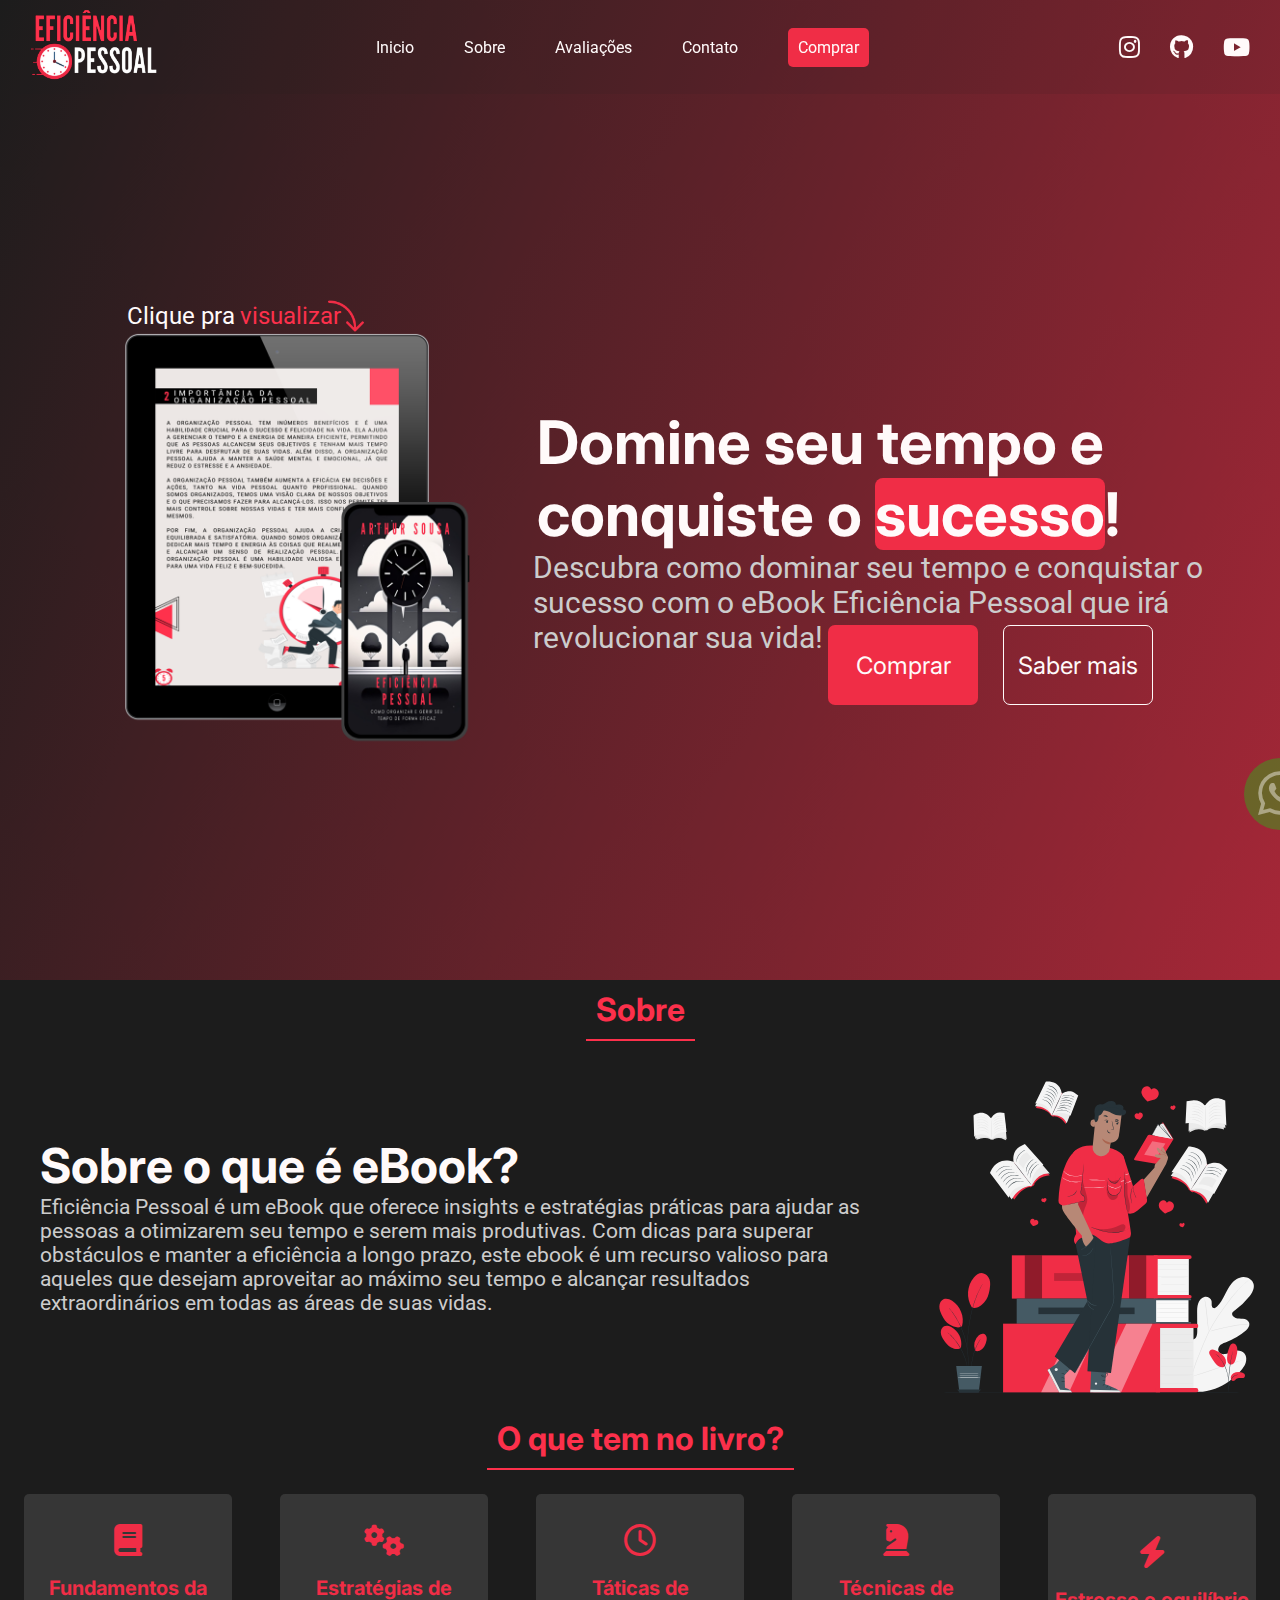
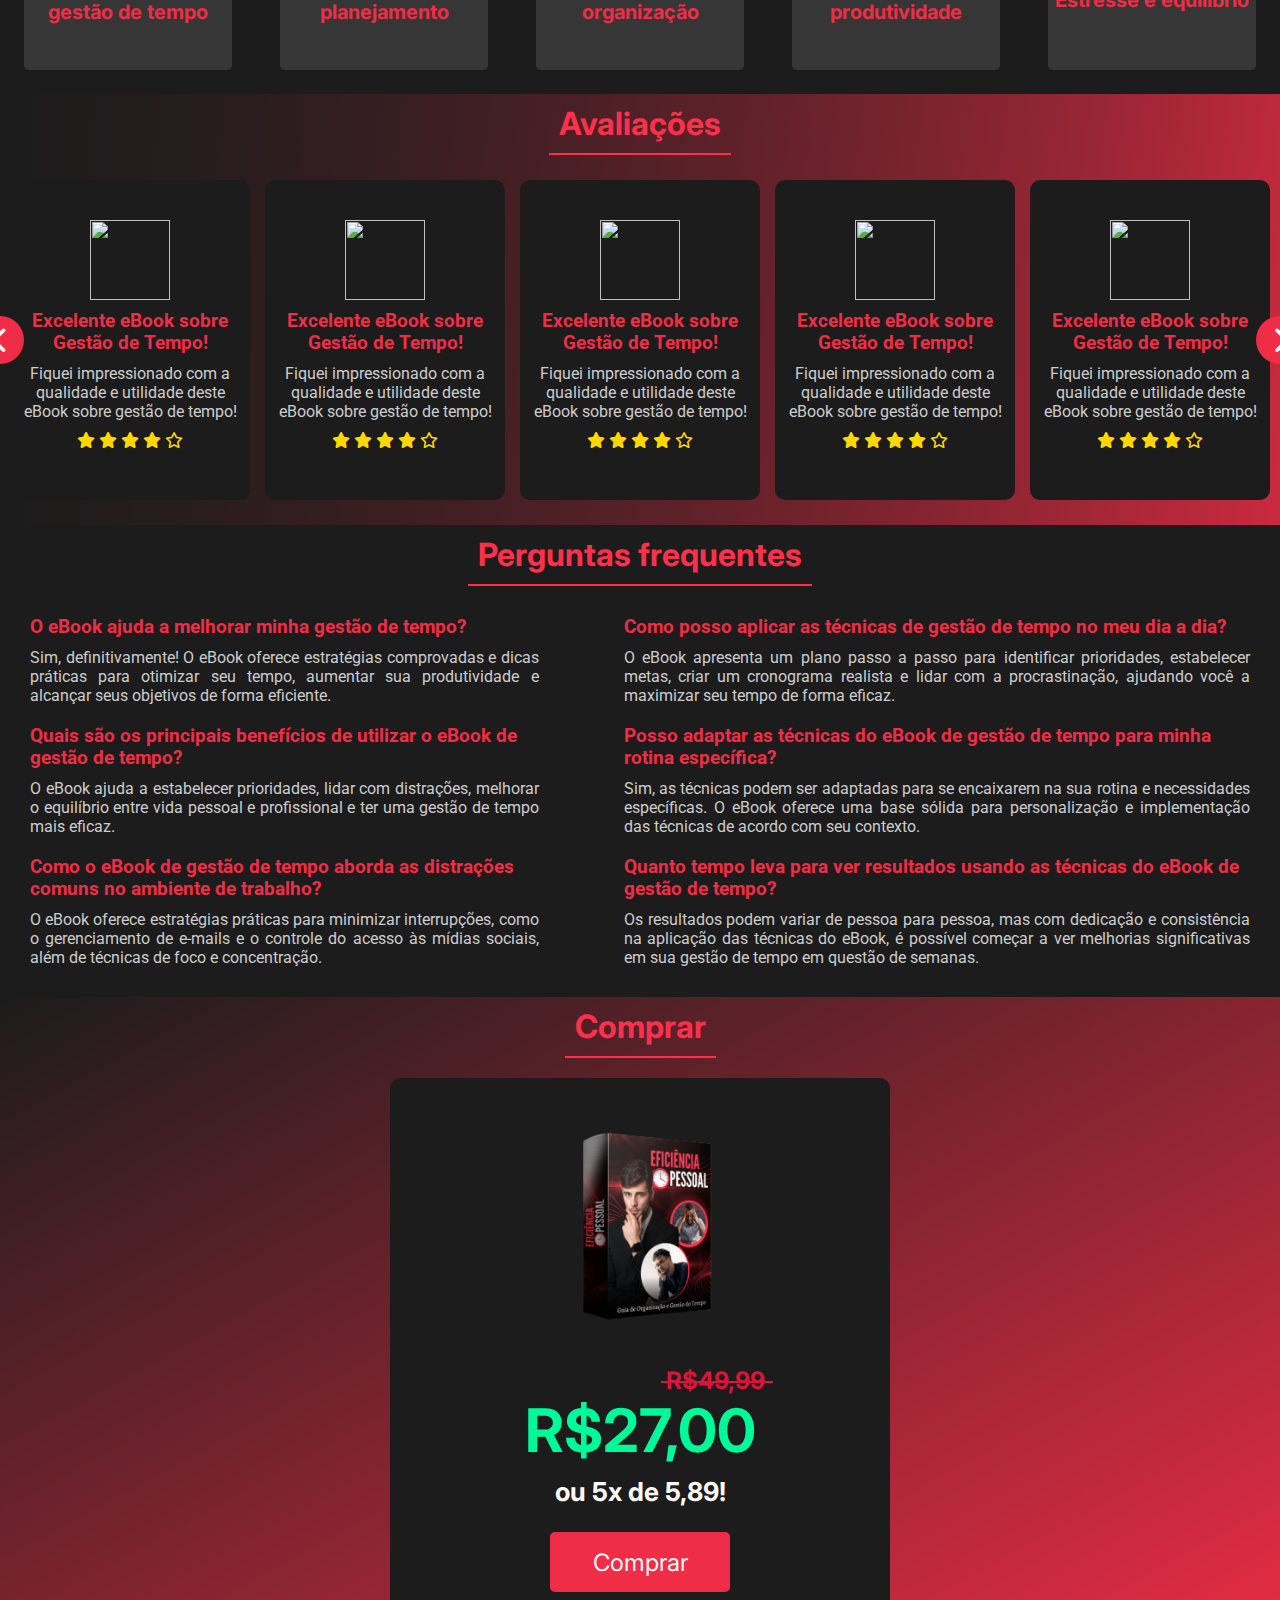
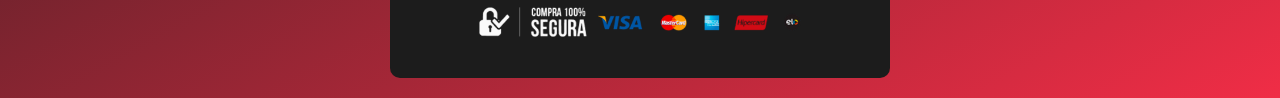
==== commit e67f5dec: "website-infoproduct version 2.1" ====
--- a/home/index.html
+++ b/home/index.html
@@ -3,7 +3,7 @@
 <head>
     <meta charset="UTF-8">
     <meta name="viewport" content="width=device-width, initial-scale=1.0">
-    <link rel="shortcut icon" href="../imgs/favicon.png" type="image/x-icon">
+    <link rel="shortcut icon" href="../imgs/favicon.ico" type="image/x-icon">
     <!--Fontawesome-->
     <link rel="stylesheet" href="../library/fontawesome/css/all.min.css">
     <!--Main Style CSS-->
@@ -27,7 +27,7 @@
                 <li><a href="#about">Sobre</a></li>
                 <li><a href="#assessment">Avaliações</a></li>
                 <li><a href="#Contato">Contato</a></li>
-                <li><a href="#" class="btn-buy">Comprar</a></li>
+                <li><a href="#buy" class="btn-buy">Comprar</a></li>
             </ul>
         </div>
         <div class="icons">
@@ -88,8 +88,13 @@
             <p>
                 Descubra como dominar seu tempo e conquistar o <br> sucesso com o eBook Eficiência Pessoal que irá <br> revolucionar sua vida!
             </p>
-            <button class="buy-button"><a href="https://pay.kiwify.com.br/vxkFdGu?orbt_src=orbt-vst-0m3cvg9QkTp7GP7hwUYR" target="_blank">Comprar</a></button>
+            <button class="buy-button"><a href="#buy">Comprar</a></button>
             <button class="btn-know-more">Saber mais</button>
+        </div>
+        <div class="contact-whatsapp">
+            <a href="https://wa.me/5511953049484" target="_blank" class="icon-whatsapp">
+                <i class="fa-brands fa-whatsapp fa-2xl"></i>
+            </a>
         </div>
     </section>
     <!--End home screen-->
@@ -269,7 +274,7 @@
             </div>
         </div>
     </div>
-    <div class="category-buy">
+    <div class="category-buy" id="buy">
         <h1 class="title-category">Comprar</h1>
         <div class="buy-container">
             <div class="imgs-category-buy">
@@ -277,17 +282,23 @@
                 <img class="logo-category-buy" src="../imgs/logo.png" alt="">
             </div>
             <div class="price-product">
-                <div class="line-discount-product"></div>
                 <div class="discount-product">
+                    <div class="line-discount-product"></div>
                     <h2>R$49,99</h>
                 </div>
-                <h1>R$35,00</h1>
-                <h3>ou 4x de 8,75!</h3>
-            </div>
-            <button class="btn-buy">Comprar</button>
+                <h1>R$27,00</h1>
+                <h3>ou 5x de 5,89!</h3>
+            </div>
+            <a href="https://pay.kiwify.com.br/vxkFdGu?orbt_src=orbt-vst-0m3cvg9QkTp7GP7hwUYR">
+                <button class="btn-buy">Comprar</button>
+            </a>
             <img class="img-safe-buy" src="../imgs/asset-16-1.png" alt="">
         </div>
     </div>
+
+    <footer class="footer">
+        
+    </footer>
 
     <!--Scripts-->
     <!--Preview eBook-->
--- a/home/style.css
+++ b/home/style.css
@@ -152,6 +152,35 @@
 border:1px solid #fc304b
 }
 
+.contact-whatsapp{
+    position: fixed;
+    margin: 33rem 0 0 80rem;
+    cursor: pointer;
+    z-index: 2;
+    font-size: 25px;
+    text-align: center;
+    transition: 0.5s;
+}
+
+.icon-whatsapp{
+    display: flex;
+    justify-content: center;
+    align-items: center;
+    background-color: #2ab31870;
+    color: #FFFAFA70;
+    height: 4.5rem;
+    width: 4.5rem;
+    border-radius: 100%;
+    text-align: center;
+    transition: 0.5s;
+}
+
+.icon-whatsapp:hover{
+    color: #2ab318;
+    background-color: #FFFAFA;
+}
+
+
 .contet-about {
 display:flex;
 justify-content:center;
@@ -449,6 +478,14 @@
 flex-direction:column
 }
 
+.price-product .line-discount-product{
+    position: absolute;
+    background-color: #DC143C;
+    height: 0.1rem;
+    width: 7rem;
+    margin: 15px 0 0 -5px;
+}
+
 .price-product .discount-product {
 position:absolute;
 margin:10px 0 100px 150px;
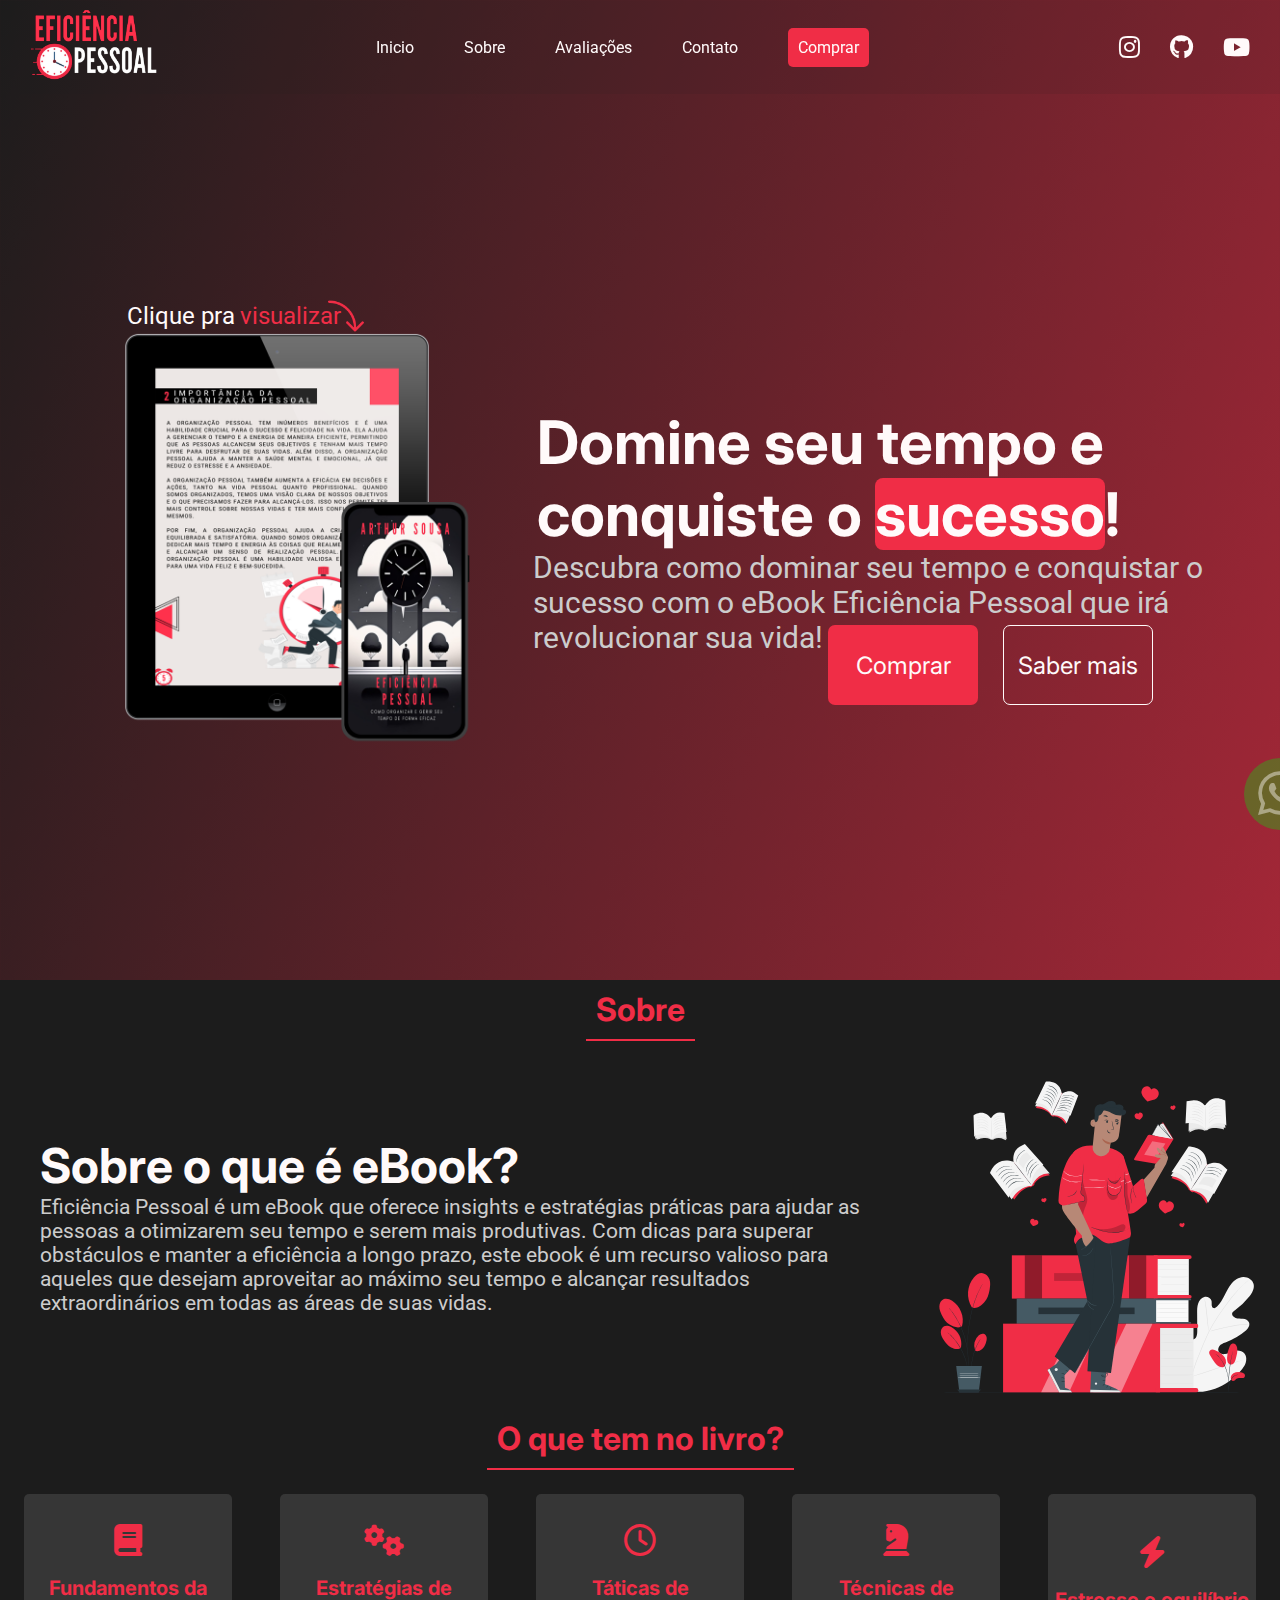
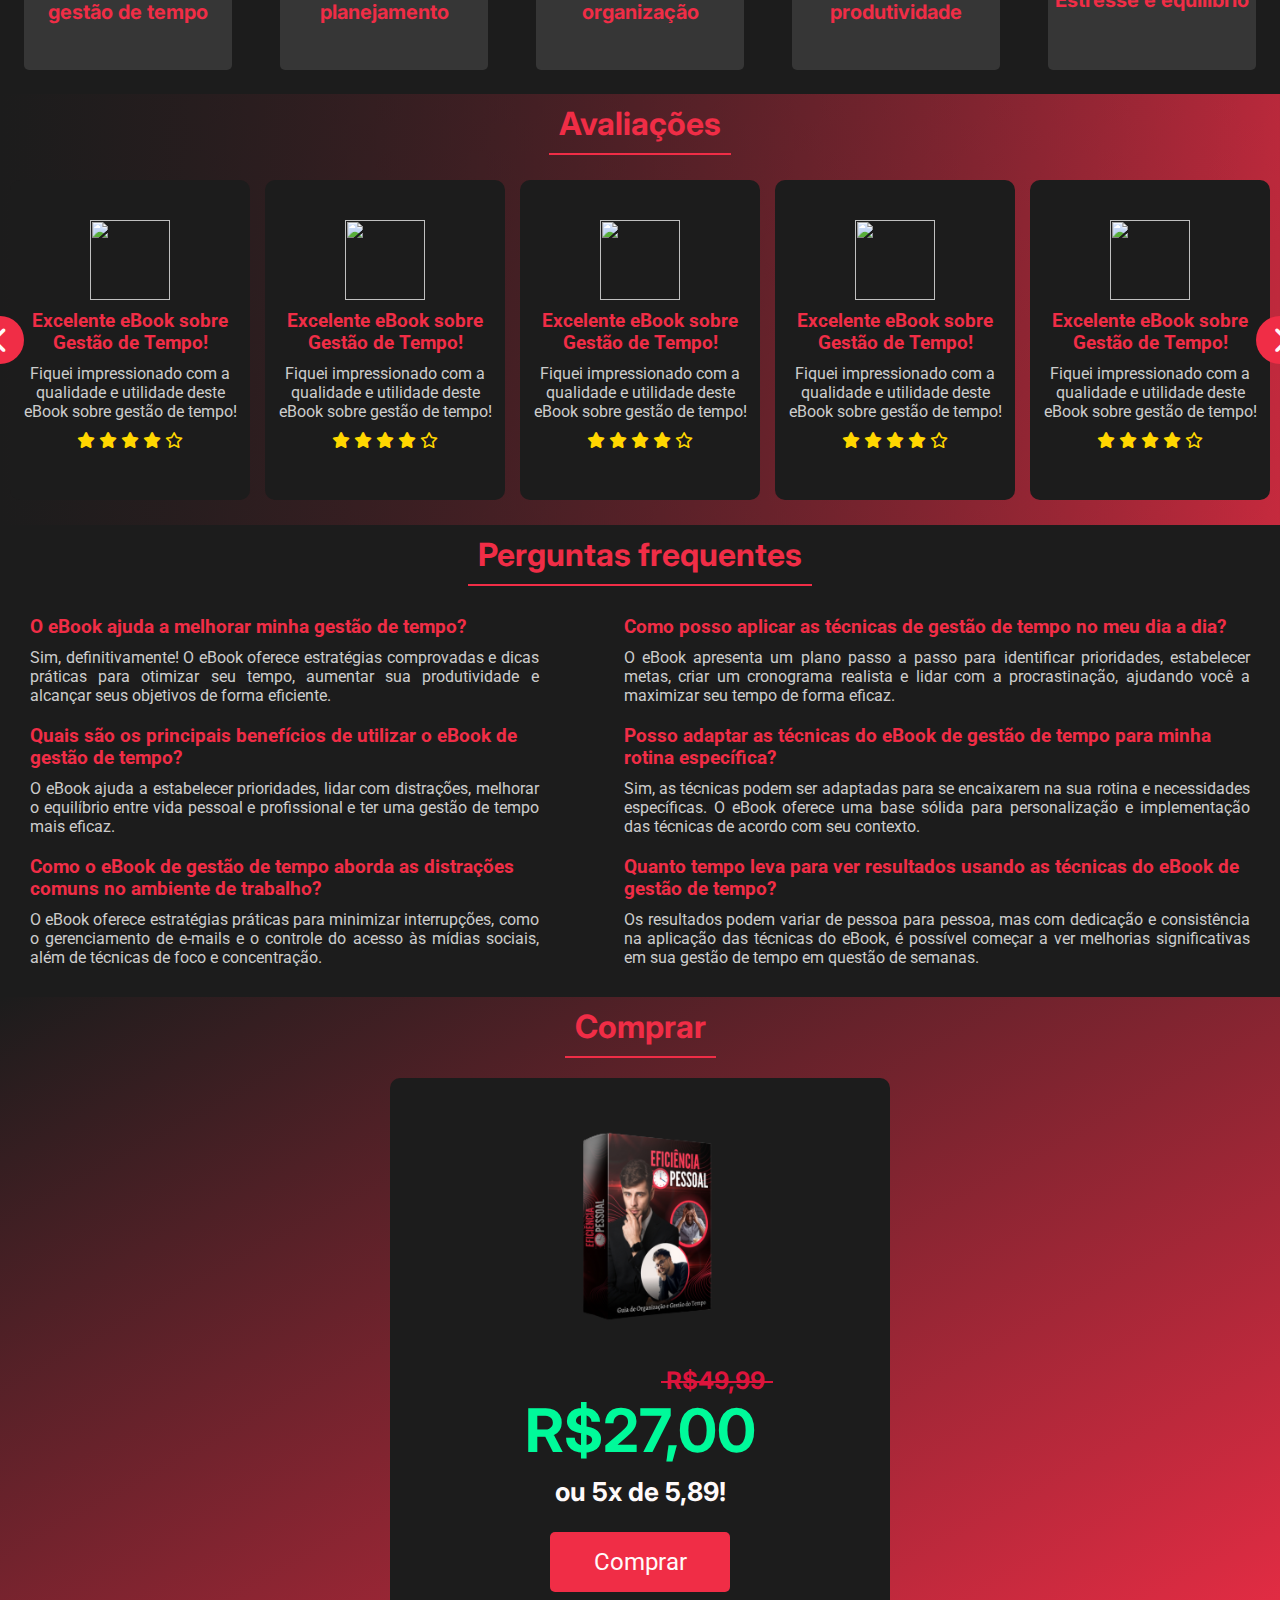
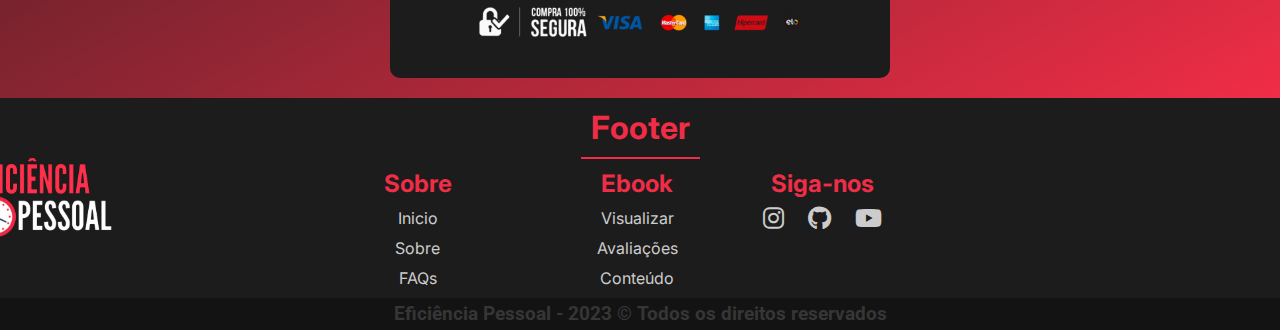
==== commit 9474cc6a: "website-infoproduct version 2.2" ====
--- a/home/index.html
+++ b/home/index.html
@@ -112,7 +112,7 @@
             <img src="../SVGs/Book lover-pana.svg" alt="">
         </div>
     </div>
-    <div class="description-product">
+    <div class="description-product" id="contet-ebook">
         <h1 class="title-category">O que tem no livro?</h1>
         <div class="card-group">
             <div class="card-description card-1">
@@ -229,7 +229,7 @@
         </div>
     </div>
 
-    <div class="common-questions-category">
+    <div class="common-questions-category" id="FAQs">
         <h1 class="title-category">Perguntas frequentes</h1>
         <div class="container-question">
             <div class="question-panel-left">
@@ -274,6 +274,8 @@
             </div>
         </div>
     </div>
+
+    <!--Start category buy-->
     <div class="category-buy" id="buy">
         <h1 class="title-category">Comprar</h1>
         <div class="buy-container">
@@ -296,9 +298,48 @@
         </div>
     </div>
 
+    <!--Footer-->
     <footer class="footer">
-        
+        <h1 class="title-category">Footer</h1>
+        <img src="../imgs/logo.png" alt="">
+        <div class="contet-footer">
+            <div class="footer-topics">
+                <div class="footer-about">
+                    <h3>Sobre</h3>
+                    <ul>
+                        <li><a href="#">Inicio</a></li>
+                        <li><a href="#about">Sobre</a></li>
+                        <li><a href="#FAQs">FAQs</a></li>
+                    </ul>
+                </div>
+                <div class="footer-ebook">
+                    <h3>Ebook</h3>
+                    <ul>
+                        <li><a href="#">Visualizar</a></li>
+                        <li><a href="#assessment">Avaliações</a></li>
+                        <li><a href="#contet-ebook">Conteúdo</a></li>
+                    </ul>
+                </div>
+                <div class="footer-follow-us">
+                    <h3>Siga-nos</h3>
+                    <div class="social-network">
+                        <a href="https://www.instagram.com/arthurdev._/">
+                            <i class="fa-brands fa-instagram fa-xl"></i>
+                        </a>
+                        <a href="https://github.com/SousaaArthur/website-infoproduct">
+                            <i class="fa-brands fa-github fa-xl"></i>
+                        </a>
+                        <a href="">
+                            <i class="fa-brands fa-youtube fa-xl"></i>
+                        </a>
+                    </div>
+                </div>
+            </div>
+        </div>
     </footer>
+    <div class="footer-bottom">
+        <h3>Eficiência Pessoal - 2023 © Todos os direitos reservados</h3>
+    </div>
 
     <!--Scripts-->
     <!--Preview eBook-->
--- a/home/style.css
+++ b/home/style.css
@@ -1,59 +1,65 @@
+/*Fonts used*/
 @import "https://fonts.googleapis.com/css2?family=Roboto&display=swap";
-
 @import "https://fonts.googleapis.com/css2?family=Inter:wght@500&display=swap";
-
 @import "https://fonts.googleapis.com/css2?family=Roboto:ital,wght@1,100&display=swap";
 
+/*Color variable*/
 :root {
 --text-main-color:#FFFAFA;
---color-secudary:#f02d46;
---color-bg-secundary:#1C1C1C
-}
-
+--text-color-secondary: #ccc;
+--color-primary:#f02d46;
+--color-secondary:#1C1C1C;
+}
+
+/*Selection text color*/
 ::selection {
-background-color:#f02d46;
-color:#FFFAFA
-}
-
+background-color: var(--color-primary);
+color: var(--text-main-color);
+}
+
+/*Universal selector*/
 * {
 padding:0;
 margin:0;
-box-sizing:border-box
-}
-
+box-sizing:border-box;
+}
+
+/*Scroll smoothing*/
 html {
 scroll-behavior:smooth;
-scroll-padding-top:90px
-}
-
+scroll-padding-top:90px;
+}
+
+/*Body custom*/
 body {
-background:linear-gradient(to right bottom,#1C1C1C,#f02d46);
+background:linear-gradient(to right bottom,var(--color-secondary),var(--color-primary));
 font-family:'Roboto',sans-serif;
 overflow:visible;
-overflow-x:hidden
+overflow-x:hidden;
 }
 
 a {
-text-decoration:none
-}
-
+text-decoration:none;
+}
+
+/*Home screen style*/
 .main-contet {
 display:flex;
 justify-content:center;
 align-items:center;
 height:100vh;
-margin-top:5rem
+margin-top:5rem;
 }
 
 .group-images .img-ebook {
 height:450px;
-cursor:pointer
+cursor:pointer;
 }
 
 .preview-ebook {
 position:absolute;
 display:flex;
-margin:-1px 0 0 50px
+margin:-1px 0 0 50px;
 }
 
 .preview-ebook p {
@@ -62,44 +68,44 @@
 align-items:center;
 font-size:24px;
 gap:5px;
-color:#FFFAFA;
-cursor:default
+color: var(--text-main-color);
+cursor:default;
 }
 
 .preview-ebook span {
-color:#fc304b
+color: var(--color-primary);
 }
 
 .preview-ebook .img-seta {
 position:absolute;
 margin:-5px 0 0 200px;
-height:2.4rem
+height:2.4rem;
 }
 
 .call-to-action {
 display:flex;
 justify-content:center;
 align-items:center;
-flex-direction:column
+flex-direction:column;
 }
 
 .call-to-action h1 {
 font-size:60px;
-color:var(--text-main-color);
+color: var(--text-main-color);
 margin-right:50px;
-font-family:'Inter',sans-serif
+font-family:'Inter',sans-serif;
 }
 
 .call-to-action span {
-background-color:var(--color-secudary);
-border-radius:8px
+background-color: var(--color-primary);
+border-radius:8px;
 }
 
 .call-to-action p {
 margin-left:30px;
 font-size:30px;
-color:#ccc;
-font-family:'Roboto',sans-serif
+color: var(--text-color-secondary);
+font-family:'Roboto',sans-serif;
 }
 
 .buy-button {
@@ -110,26 +116,26 @@
 font-size:24px;
 border:none;
 border-radius:7px;
-background-color:#f02d46;
-color:#FFFAFA;
+background-color: var(--color-primary);
+color: var(--text-main-color);
 cursor:pointer;
 font-family:'Inter',sans-serif;
-transition:.5s
+transition:.5s;
 }
 
 .buy-button:hover {
-background-color:#FFFAFA
+background-color: var(--text-main-color);
 }
 
 .buy-button a {
-color:#FFFAFA;
+color: var(--text-main-color);
 padding:26px;
 text-decoration:none;
-transition:.5s
+transition: .5s;
 }
 
 .buy-button a:hover {
-color:#f02d46
+color: var(--color-primary);
 }
 
 .btn-know-more {
@@ -139,19 +145,21 @@
 margin:270px 0 0 450px;
 font-size:24px;
 background-color:transparent;
-color:#FFFAFA;
-border:1px solid #FFFAFA;
+color: var(--text-main-color);
+border:1px solid var(--text-main-color);
 border-radius:7px;
 font-family:'Inter',sans-serif;
 cursor:pointer;
-transition:.5s
+transition:.5s;
 }
 
 .btn-know-more:hover {
-color:#fc304b;
-border:1px solid #fc304b
-}
-
+color: var(--color-primary);
+border:1px solid var(--color-primary);
+}
+/*End of splash screen style*/
+
+/*Button style for whatsapp*/
 .contact-whatsapp{
     position: fixed;
     margin: 33rem 0 0 80rem;
@@ -179,14 +187,15 @@
     color: #2ab318;
     background-color: #FFFAFA;
 }
-
-
+/*End button style for whatsapp*/
+
+/*Start category style about*/
 .contet-about {
 display:flex;
 justify-content:center;
 align-items:center;
 flex-direction:column;
-background-color:#1C1C1C
+background-color: var(--color-secondary);
 }
 
 .title-category {
@@ -194,47 +203,49 @@
 text-align:center;
 justify-content:center;
 align-items:center;
-color:#fc304b;
-border-bottom:2px solid #fc304b;
+color: var(--color-primary);
+border-bottom:2px solid var(--color-primary);
 padding:10px;
-font-family:'Inter',sans-serif
+font-family:'Inter',sans-serif;
 }
 
 .about-product img {
-height:23rem
+height:23rem;
 }
 
 .about-product {
 display:flex;
 justify-content:center;
-align-items:center
+align-items:center;
 }
 
 .text-about {
-color:#FFFAFA;
-margin:40px
+color:var(--text-main-color);
+margin:40px;
 }
 
 .text-about h1 {
 font-family:'Inter',sans-serif;
-font-size:3rem
+font-size:3rem;
 }
 
 .text-about p {
-color:#ccc;
-font-size:1.3rem
-}
-
+color:var(--text-color-secondary);
+font-size:1.3rem;
+}
+/*End of category style about*/
+
+/*Start FAQs category style*/
 .description-product {
 display:flex;
 justify-content:center;
 align-items:center;
 flex-direction:column;
-background-color:#1C1C1C
+background-color:var(--color-secondary);
 }
 
 .card-group {
-display:flex
+display:flex;
 }
 
 .card-description {
@@ -250,12 +261,12 @@
 gap:20px;
 padding:5px;
 overflow:hidden;
-transition:.5s cubic-bezier(0.68,-0.55,0.265,1.55)
+transition:.5s cubic-bezier(0.68,-0.55,0.265,1.55);
 }
 
 .card-description:hover {
 transform:scale(1.07);
-height:18rem
+height:18rem;
 }
 
 .card-contet {
@@ -264,70 +275,72 @@
 align-items:center;
 flex-direction:column;
 margin-left:10px;
-gap:15px
+gap:15px;
 }
 
 .card-description h2 {
 font-family:'Inter',sans-serif;
 text-align:center;
 font-size:20px;
-color:#f02d46;
+color:var(--color-primary);
 margin-top:15px;
-transition:.5s
+transition:.5s;
 }
 
 .card-description p {
-color:#FFFAFA;
+color:var(--text-main-color);
 font-family:'Roboto',sans-serif;
 text-align:center;
 margin-right:5px;
 display:none;
-transition:.5s
+transition:.5s;
 }
 
 .card-description:hover p {
-display:block
+display:block;
 }
 
 .fa-book {
-color:#f02d46
+color:var(--color-primary);
 }
 
 .fa-gears {
-color:#f02d46
+color:var(--color-primary);
 }
 
 .fa-clock {
-color:#f02d46
+color:var(--color-primary);
 }
 
 .fa-chess-knight {
-color:#f02d46
+color:var(--color-primary);
 }
 
 .fa-bolt {
-color:#f02d46
-}
-
+color:var(--color-primary);
+}
+/*End of FAQs category style*/
+
+/*Start style from reviews category*/
 .evaluation-category {
 display:flex;
 justify-content:center;
 align-items:center;
 flex-direction:column;
-background:linear-gradient(to right,#1C1C1C,transparent)
+background:linear-gradient(to right,var(--color-secondary),transparent);
 }
 
 .panel-assessment {
 display:flex;
 align-items:center;
 justify-content:center;
-flex-direction:column
+flex-direction:column;
 }
 
 .card-group-assessment {
 display:flex;
 margin:25px;
-gap:15px
+gap:15px;
 }
 
 .card-assessment {
@@ -335,7 +348,7 @@
 justify-content:center;
 align-items:center;
 flex-direction:column;
-background-color:#1C1C1C;
+background-color:var(--color-secondary);
 height:20rem;
 width:15rem;
 border-radius:10px
@@ -343,67 +356,69 @@
 
 .btn-slider {
 position:absolute;
-background-color:#f02d46;
-color:#FFFAFA;
+background-color:var(--color-primary);
+color:var(--text-main-color);
 border:none;
 width:3rem;
 height:3rem;
 border-radius:100%;
 transition:.5s;
-cursor:pointer
+cursor:pointer;
 }
 
 .btn-slider:hover {
-background-color:#FFFAFA;
-color:#f02d46
+background-color:var(--text-main-color);
+color:var(--color-primary);
 }
 
 .btn-right {
-margin-left:80rem
+margin-left:80rem;
 }
 
 .btn-left {
-margin-right:80rem
+margin-right:80rem;
 }
 
 .card-assessment img {
 height:5rem;
-width:5rem
+width:5rem;
 }
 
 .card-assessment h3 {
 display:flex;
 text-align:center;
 margin:10px;
-color:#f02d46;
-font-family:'Roboto',sans-serif
+color:var(--color-primary);
+font-family:'Roboto',sans-serif;
 }
 
 .card-assessment p {
 display:flex;
 text-align:center;
-color:#ccc;
-margin:0 10px
+color:var(--text-color-secondary);
+margin:0 10px;
 }
 
 .stars-assessment {
 color:#FFD700;
-margin:10px
-}
-
+margin:10px;
+}
+/*End of reviews category style*/
+
+/*Style start FAQ*/
 .common-questions-category {
 display:flex;
 justify-content:center;
 align-items:center;
 flex-direction:column;
-background-color:#1C1C1C
+background-color:var(--color-secondary);
 }
 
 .container-question {
 display:flex;
 justify-content:center;
 align-items:center;
-gap:25px
+gap:25px;
 }
 
 .question-panel-left {
@@ -411,7 +426,7 @@
 justify-content:center;
 align-items:center;
 flex-direction:column;
-margin:20px
+margin:20px;
 }
 
 .question-panel-right {
@@ -419,33 +434,35 @@
 justify-content:center;
 align-items:center;
 flex-direction:column;
-margin:20px
+margin:20px;
 }
 
 .common-question h3 {
-color:#f02d46;
+color:var(--color-primary);
 text-align:start;
 margin:10px;
-font-family:'Roboto',sans-serif
+font-family:'Roboto',sans-serif;
 }
 
 .common-question p {
-color:#ccc;
+color:var(--text-color-secondary);
 font-size:16px;
 margin:10px;
-text-align:justify
-}
-
+text-align:justify;
+}
+/*End of FAQ style*/
+
+/*Start style category buy*/
 .category-buy {
 display:flex;
 justify-content:center;
 align-items:center;
 flex-direction:column;
-background:linear-gradient(to right bottom,#1C1C1C,#f02d46)
+background:linear-gradient(to right bottom,var(--color-secondary),var(--color-primary));
 }
 
 .buy-container {
-background-color:#1C1C1C;
+background-color:var(--color-secondary);
 width:500px;
 height:600px;
 display:flex;
@@ -453,29 +470,29 @@
 justify-content:center;
 flex-direction:column;
 border-radius:10px;
-margin:20px
+margin:20px;
 }
 
 .imgs-category-buy {
 display:flex;
 justify-content:center;
-align-items:center
+align-items:center;
 }
 
 .logo-category-buy {
 height:135px;
-display:none
+display:none;
 }
 
 .img-ebook-box {
-height:215px
+height:215px;
 }
 
 .price-product {
 display:flex;
 justify-content:center;
 align-items:center;
-flex-direction:column
+flex-direction:column;
 }
 
 .price-product .line-discount-product{
@@ -490,40 +507,166 @@
 position:absolute;
 margin:10px 0 100px 150px;
 font-family:'Inter',sans-serif;
-color:#DC143C
+color:#DC143C;
 }
 
 .price-product h1 {
 font-size:60px;
 font-family:'Inter',sans-serif;
 color:#00FA9A;
-margin-top:60px
+margin-top:60px;
 }
 
 .price-product h3 {
 font-size:26px;
-color:#FFFAFA;
-font-family:'Inter',sans-serif;
-margin:10px
+color:var(--text-main-color);
+font-family:'Inter',sans-serif;
+margin:10px;
 }
 
 .img-safe-buy {
-height:30px
+height:30px;
 }
 
 .buy-container .btn-buy {
-font-family:'Inter',sans-serif;
+font-family:'Roboto',sans-serif;
 height:60px;
 width:180px;
 border:none;
 font-size:24px;
-color:#FFFAFA;
+color:var(--text-main-color);
 margin:15px;
 transition:.5s;
-cursor:pointer
+cursor:pointer;
 }
 
 .buy-container .btn-buy:hover {
-color:#f02d46;
-background-color:#FFFAFA
+color:var(--color-primary);
+background-color:var(--text-main-color);
+}
+/*End style category buy*/
+
+/*Start of footer style*/
+.footer{
+    background-color: var(--color-secondary);
+    display: flex;
+    justify-content: center;
+    align-items: center;
+    flex-direction: column;
+}
+
+.contet-footer{
+    display: flex;
+    justify-content: center;
+    align-items: center;
+}
+
+.footer img{
+    position: absolute;
+    height: 5rem;
+    margin-right: 75rem;
+}
+
+.footer-topics{
+    display: flex;
+    justify-content: center;
+    text-align: center;
+}
+
+.footer .footer-about ul{
+    list-style-type: none;
+}
+
+
+.footer-about ul li{
+    margin: 10px;
+}
+
+.footer-about ul li a{
+    text-decoration: none;
+    color: var(--text-color-secondary);
+    font-family:'Inter',sans-serif;
+    transition: 0.5s;
+}
+
+.footer-about ul li a:hover{
+    color: var(--color-primary);
+    border-bottom: 1px solid var(--color-primary);
+}
+
+.footer-about h3{
+    color: var(--color-primary);
+    margin: 10px;
+    font-size: 24px;
+    font-family:'Inter',sans-serif;
+}
+
+.footer .footer-ebook ul{
+    list-style-type: none;
+}
+
+
+.footer-ebook ul li a{
+    text-decoration: none;
+    color: var(--text-color-secondary);
+    font-family:'Inter',sans-serif;
+    transition: 0.5s;
+}
+
+.footer-ebook{
+    margin: 0 50px 0 125px;
+}
+
+.footer-ebook ul li a:hover{
+    color: var(--color-primary);
+    border-bottom: 1px solid var(--color-primary);
+}
+
+.footer-ebook ul li{
+    margin: 10px;
+}
+
+.footer-ebook h3{
+    color: var(--color-primary);
+    margin: 10px;
+    font-size: 24px;
+    font-family:'Inter',sans-serif;
+}
+
+.footer-follow-us h3{
+    color: var(--color-primary);
+    margin: 10px;
+    font-size: 24px;
+    font-family:'Inter',sans-serif;
+}
+
+.social-network a{
+    text-decoration: none;
+}
+
+.social-network i{
+    color: var(--text-color-secondary);
+    margin: 10px;
+    transition: .5s;
+}
+
+.social-network i:hover{
+    color: var(--color-primary);
+}
+
+.social-network{
+    margin: 0 15px;
+}
+
+.footer-bottom{
+    background-color: #131313;
+    display: flex;
+    justify-content: center;
+    align-items: center;
+}
+
+.footer-bottom h3{
+    margin: 5px;
+    color: #363636;
+    font-family:'Roboto',sans-serif;
 }